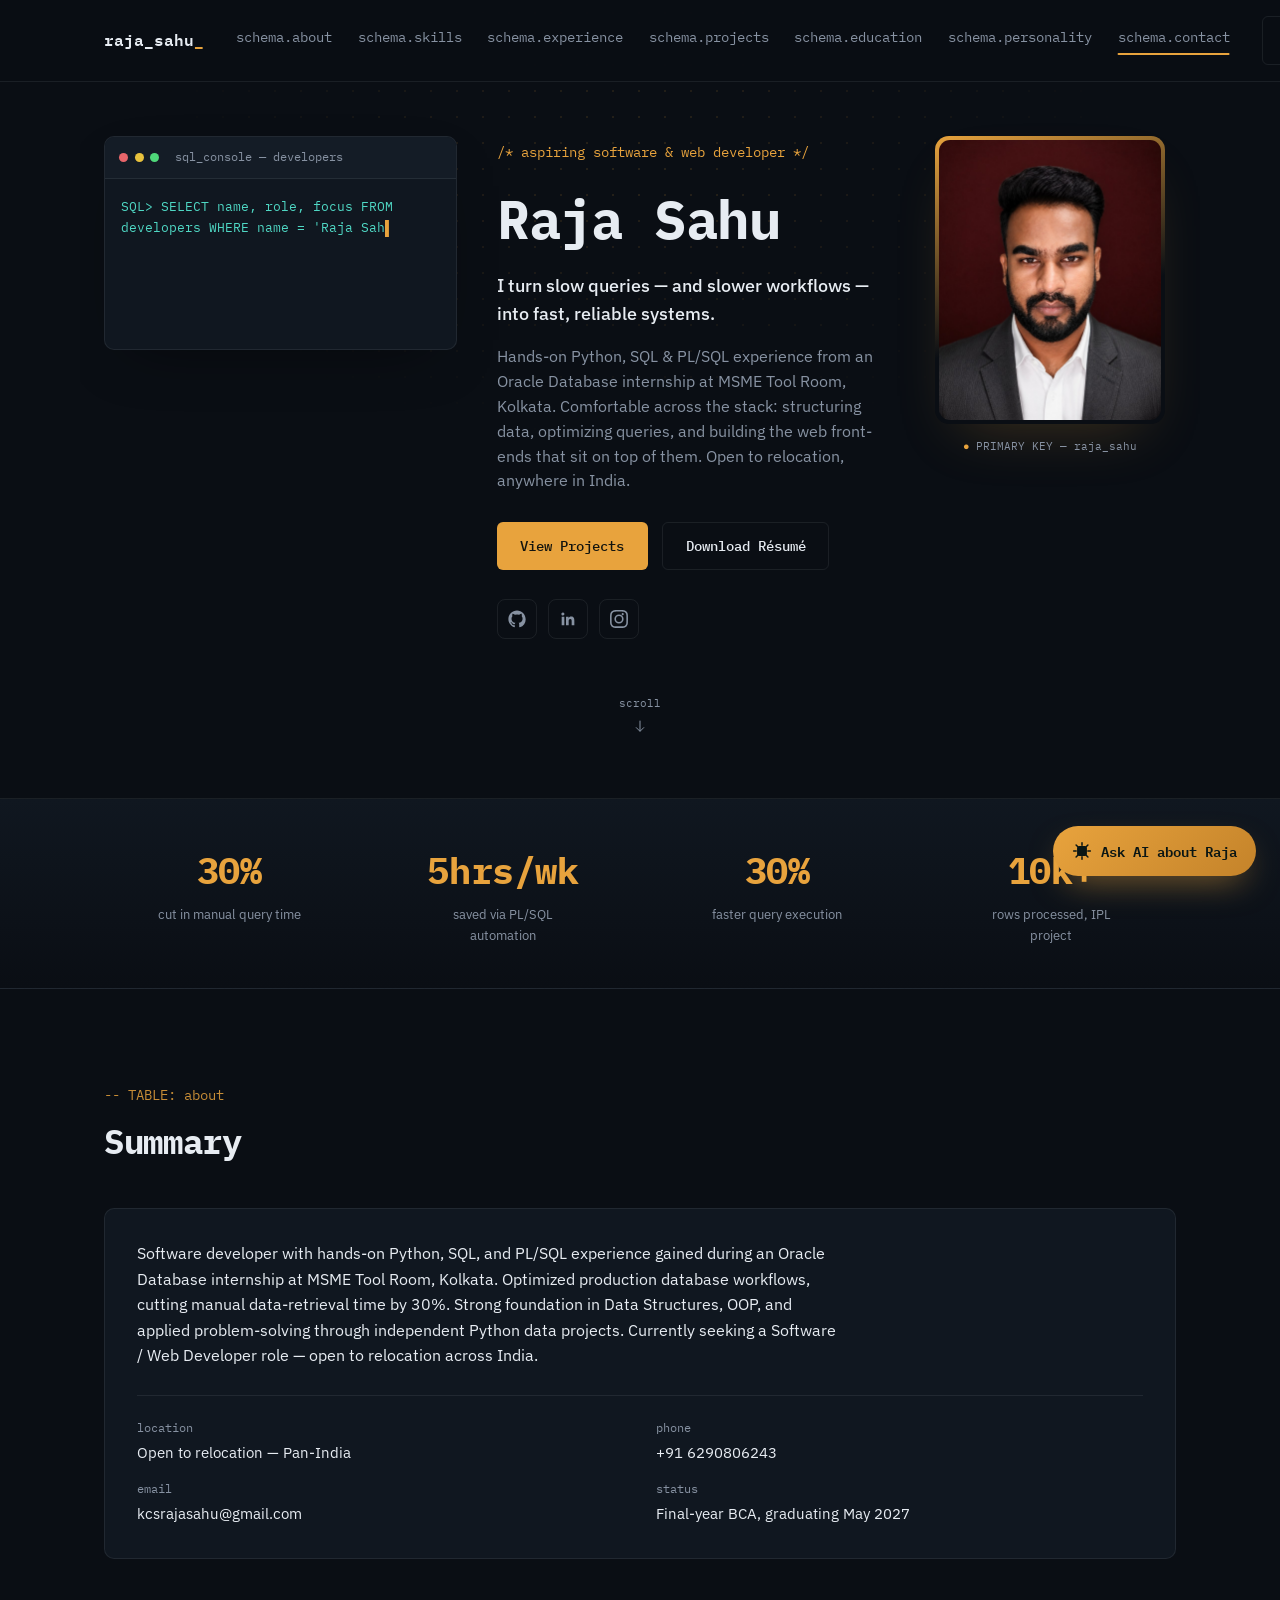
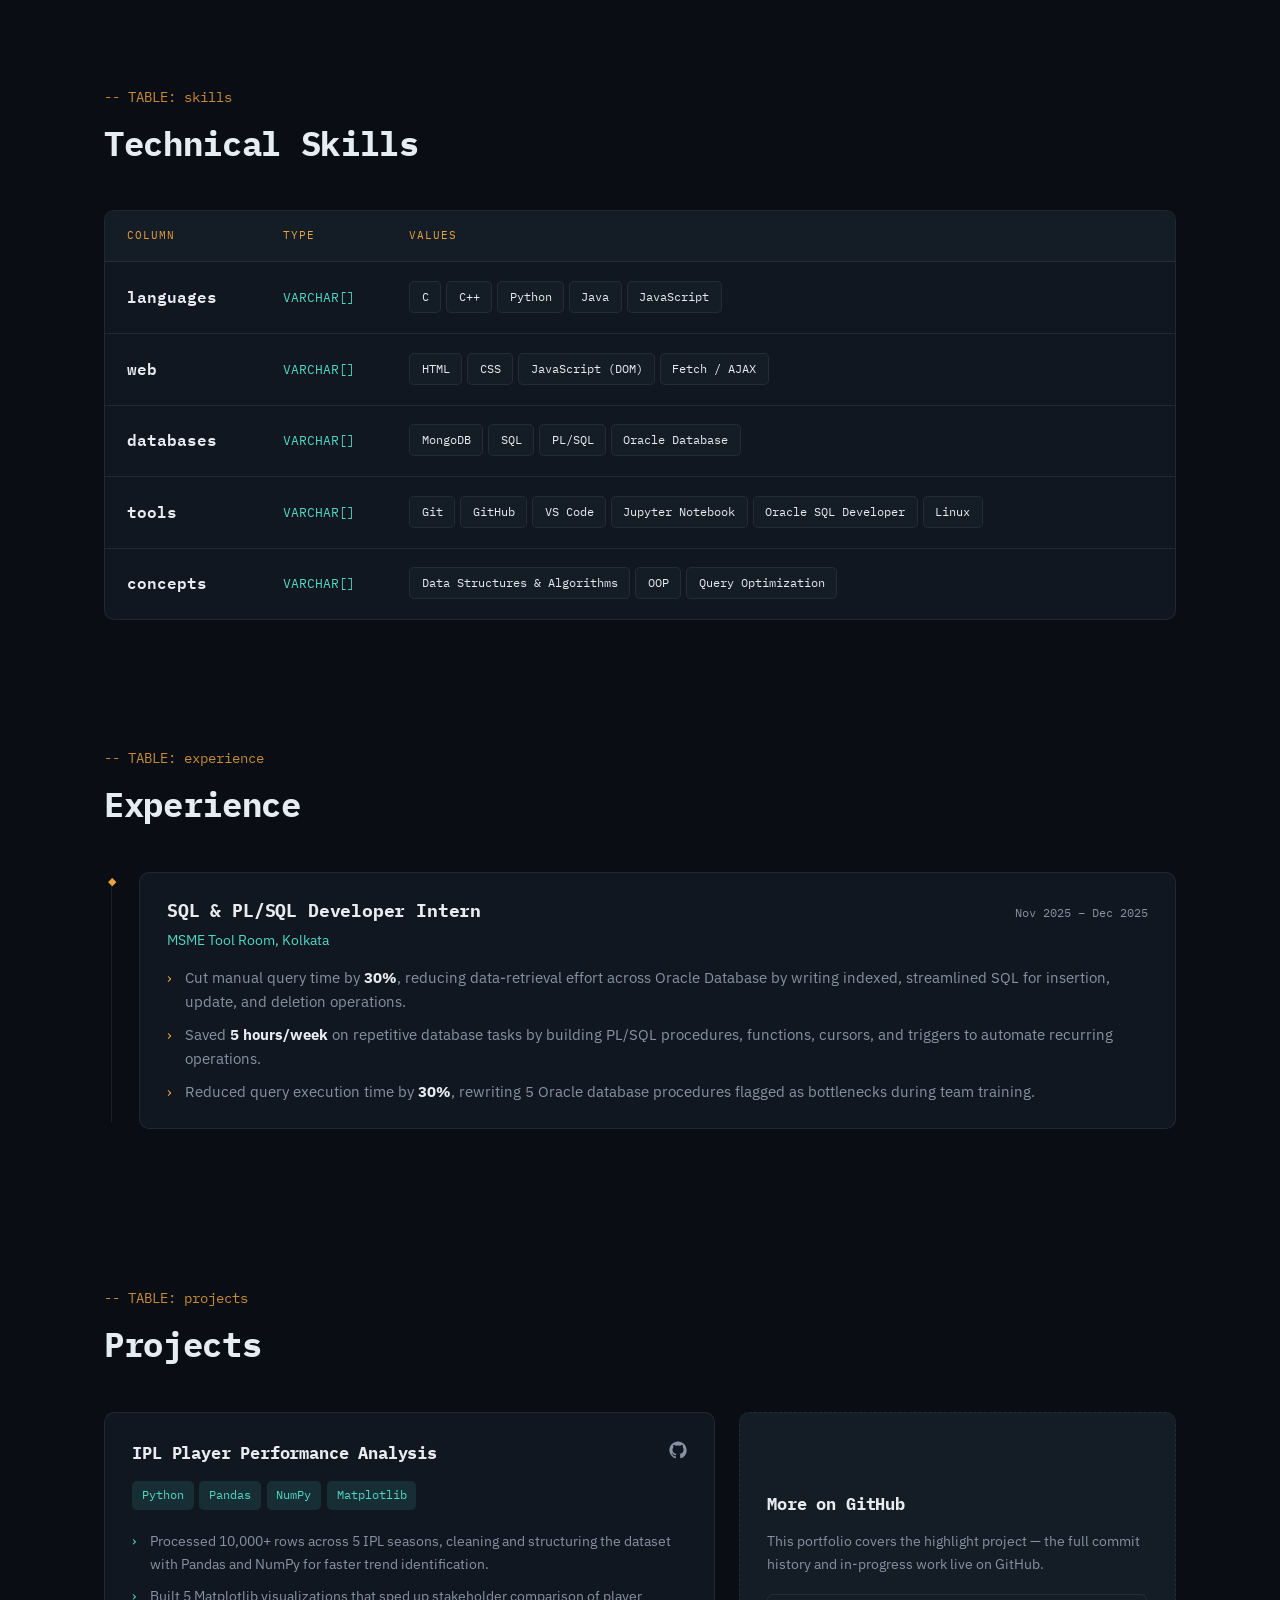
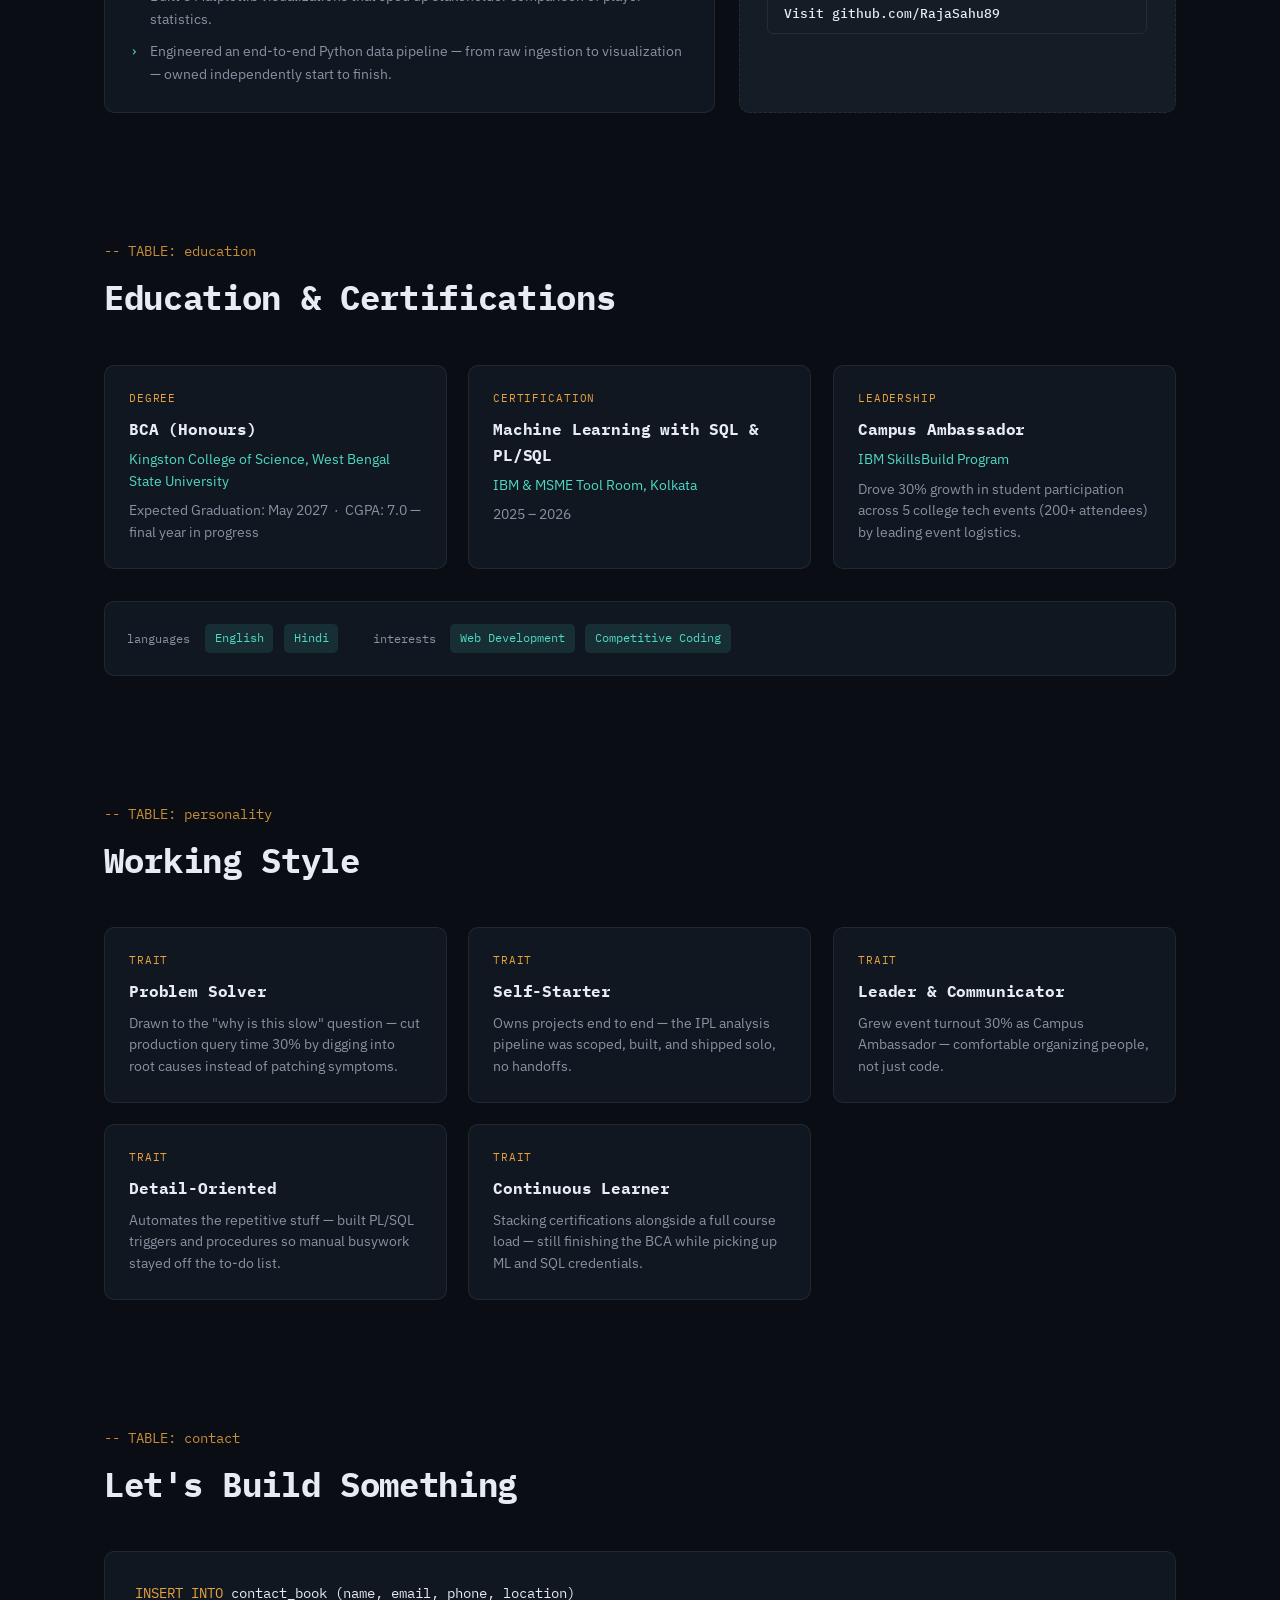
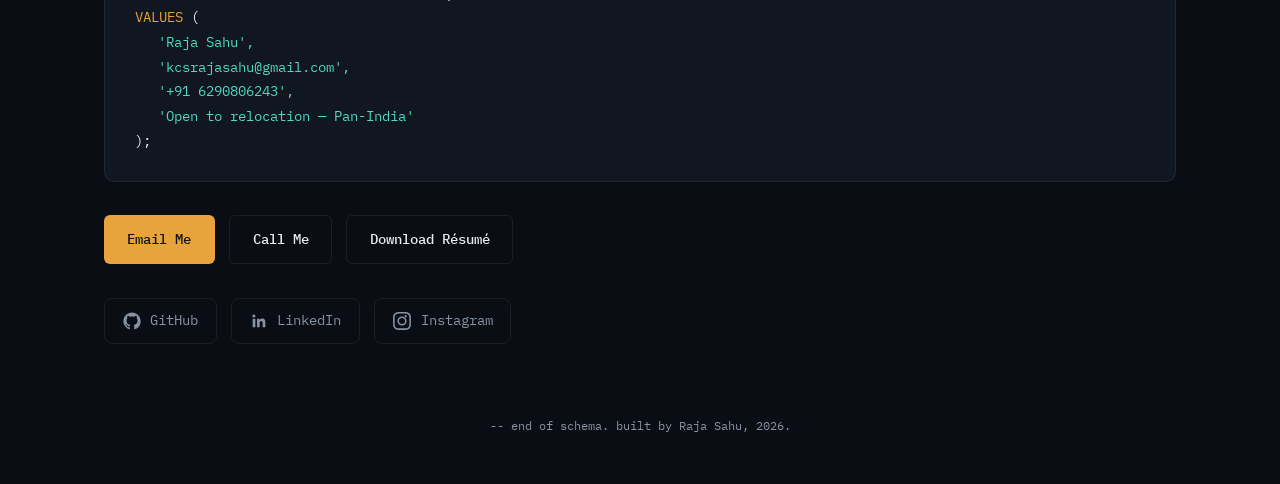
==== portfolio-single-file.html @ f2721cd1 "Add files via upload" ====
<!DOCTYPE html>
<html lang="en">
<head>
<meta charset="UTF-8">
<meta name="viewport" content="width=device-width, initial-scale=1.0">
<title>Raja Sahu — Software / Web Developer</title>
<meta name="description" content="Raja Sahu — Aspiring Software & Web Developer. Python, SQL, PL/SQL, Data Structures & Web Development.">
<meta name="theme-color" content="#0A0E14">
<meta property="og:type" content="website">
<meta property="og:title" content="Raja Sahu — Software / Web Developer">
<meta property="og:description" content="Python, SQL & PL/SQL developer — cut production query time 30% during an Oracle Database internship. Open to relocation across India.">
<meta property="og:image" content="[data-uri]">
<meta name="twitter:card" content="summary">
<link rel="preconnect" href="https://fonts.googleapis.com">
<link href="https://fonts.googleapis.com/css2?family=IBM+Plex+Mono:wght@400;500;600;700&family=IBM+Plex+Sans:wght@400;500;600;700&display=swap" rel="stylesheet">
<style>

:root{
  --bg: #0A0E14;
  --panel: #101720;
  --panel-alt: #141C26;
  --border: rgba(232,163,61,0.16);
  --border-soft: rgba(231,236,242,0.08);
  --text: #E7ECF2;
  --muted: #8792A2;
  --amber: #E8A33D;
  --amber-soft: rgba(232,163,61,0.12);
  --teal: #4FD8C4;
  --teal-soft: rgba(79,216,196,0.12);
  --ai-accent: #C4832A;
  --ai-accent-bright: #E8A33D;
  --ai-accent-soft: rgba(232,163,61,0.14);
  --ai-accent-border: rgba(232,163,61,0.35);
  --font-mono: 'IBM Plex Mono', ui-monospace, monospace;
  --font-sans: 'IBM Plex Sans', -apple-system, sans-serif;
  --radius: 10px;
  --maxw: 1120px;
}

*{box-sizing:border-box;}
html{scroll-behavior:smooth;}
body{
  margin:0;
  background:var(--bg);
  color:var(--text);
  font-family:var(--font-sans);
  line-height:1.6;
  -webkit-font-smoothing:antialiased;
  opacity:1;
  transition:opacity 0.6s ease;
}
body.preload{opacity:0;}


::-webkit-scrollbar{width:10px;}
::-webkit-scrollbar-track{background:var(--bg);}
::-webkit-scrollbar-thumb{background:var(--panel-alt);border-radius:6px;border:2px solid var(--bg);}
::-webkit-scrollbar-thumb:hover{background:var(--amber);}
*{scrollbar-color:var(--panel-alt) var(--bg);scrollbar-width:thin;}


.reveal{
  opacity:0;
  transform:translateY(26px);
  transition:opacity 0.7s cubic-bezier(.2,.7,.25,1), transform 0.7s cubic-bezier(.2,.7,.25,1);
  will-change:opacity, transform;
}
.reveal.in{opacity:1;transform:translateY(0);}
@media (prefers-reduced-motion: reduce){
  .reveal{opacity:1;transform:none;transition:none;}
  body.preload{opacity:1;}
}

.skip-link{
  position:absolute;
  left:-9999px;
  top:0;
  background:var(--amber);
  color:#12140F;
  padding:0.8rem 1.2rem;
  z-index:200;
  font-family:var(--font-mono);
  font-size:0.85rem;
  border-radius:0 0 6px 0;
}
.skip-link:focus{left:0;}

svg{fill:currentColor;}
img{max-width:100%;display:block;}
a{color:inherit;text-decoration:none;}
ul{margin:0;padding:0;list-style:none;}
h1,h2,h3{font-family:var(--font-mono);margin:0;letter-spacing:-0.01em;}
p{margin:0;}

:focus-visible{outline:2px solid var(--amber);outline-offset:3px;}

@media (prefers-reduced-motion: reduce){
  *{animation-duration:0.001ms !important;animation-iteration-count:1 !important;transition-duration:0.001ms !important;scroll-behavior:auto !important;}
}


.section{
  max-width:var(--maxw);
  margin:0 auto;
  padding:6rem 1.5rem 2rem;
}
.section-head{margin-bottom:2.5rem;}
.tbl-comment{
  font-family:var(--font-mono);
  color:var(--amber);
  font-size:0.85rem;
  margin:0 0 0.5rem;
  opacity:0.85;
}
.section-head h2{font-size:clamp(1.6rem,3vw,2.1rem);}

.dim{color:var(--muted);}

.btn{
  display:inline-flex;
  align-items:center;
  gap:0.5rem;
  padding:0.75rem 1.4rem;
  border-radius:6px;
  font-family:var(--font-mono);
  font-size:0.88rem;
  font-weight:500;
  border:1px solid transparent;
  cursor:pointer;
  transition:transform 0.15s ease, background 0.15s ease, border-color 0.15s ease;
  white-space:nowrap;
}
.btn:hover{transform:translateY(-2px);}
.btn:active{transform:translateY(0);}
.btn-primary{background:var(--amber);color:#12140F;box-shadow:0 0 0 rgba(232,163,61,0);}
.btn-primary:hover{background:#f0ae4d;box-shadow:0 10px 30px -10px rgba(232,163,61,0.55);}
.btn-ghost{border-color:var(--border-soft);color:var(--text);background:transparent;}
.btn-ghost:hover{border-color:var(--amber);color:var(--amber);box-shadow:0 10px 24px -14px rgba(232,163,61,0.35);}
.btn-sm{padding:0.55rem 1rem;font-size:0.8rem;}

.pill{
  display:inline-flex;
  align-items:center;
  padding:0.32rem 0.7rem;
  border-radius:5px;
  background:var(--panel-alt);
  border:1px solid var(--border-soft);
  font-family:var(--font-mono);
  font-size:0.78rem;
  color:var(--text);
  margin:0.2rem 0.35rem 0.2rem 0;
  transition:border-color 0.2s ease, color 0.2s ease, transform 0.2s ease;
}
.pill-sm{font-size:0.72rem;padding:0.25rem 0.55rem;background:var(--teal-soft);border-color:transparent;color:var(--teal);}

.fact-k{
  font-family:var(--font-mono);
  color:var(--muted);
  font-size:0.78rem;
  text-transform:lowercase;
  margin-right:0.6rem;
}


.nav{
  position:fixed;
  top:0;left:0;right:0;
  z-index:100;
  background:rgba(10,14,20,0.82);
  backdrop-filter:blur(10px);
  border-bottom:1px solid var(--border-soft);
}
.nav-inner{
  max-width:var(--maxw);
  margin:0 auto;
  padding:1rem 1.5rem;
  display:flex;
  align-items:center;
  gap:2rem;
}
.logo{
  font-family:var(--font-mono);
  font-weight:600;
  font-size:1rem;
  color:var(--text);
  margin-right:auto;
}
.cursor{color:var(--amber);animation:blink 1.1s steps(1) infinite;}
@keyframes blink{50%{opacity:0;}}

.nav-links{
  display:flex;
  gap:1.6rem;
  position:relative;
}
.nav-links a{
  font-family:var(--font-mono);
  font-size:0.85rem;
  color:var(--muted);
  transition:color 0.2s ease;
  padding-bottom:4px;
}
.nav-links a:hover{color:var(--amber);}
.nav-links a.is-active{color:var(--amber);}
.nav-indicator{
  position:absolute;
  bottom:-2px;
  height:2px;
  background:var(--amber);
  border-radius:2px;
  width:0;
  transform:translateX(0);
  transition:transform 0.4s cubic-bezier(.3,.85,.35,1), width 0.4s cubic-bezier(.3,.85,.35,1), opacity 0.3s ease;
  opacity:0;
}
.nav-indicator.active{opacity:1;}
.nav-cta{flex-shrink:0;}
.nav-toggle{display:none;}

@media (max-width:860px){
  .nav-links{
    position:fixed;
    top:60px;left:0;right:0;
    background:var(--bg);
    border-bottom:1px solid var(--border-soft);
    flex-direction:column;
    padding:1.2rem 1.5rem;
    gap:1rem;
    transform:translateY(-130%);
    transition:transform 0.25s ease;
  }
  .nav-links.open{transform:translateY(0);}
  .nav-cta{display:none;}
  .nav-toggle{
    display:flex;
    flex-direction:column;
    gap:5px;
    background:none;
    border:none;
    cursor:pointer;
    padding:6px;
  }
  .nav-toggle span{width:20px;height:2px;background:var(--text);}
}

.hero{
  max-width:var(--maxw);
  margin:0 auto;
  padding:8.5rem 1.5rem 4rem;
  position:relative;
  overflow:hidden;
}
.hero::before{
  content:'';
  position:absolute;
  inset:0;
  background-image:radial-gradient(rgba(232,163,61,0.14) 1px, transparent 1px);
  background-size:26px 26px;
  mask-image:radial-gradient(ellipse 60% 50% at 50% 20%, black, transparent 75%);
  -webkit-mask-image:radial-gradient(ellipse 60% 50% at 50% 20%, black, transparent 75%);
  pointer-events:none;
  z-index:0;
}
.hero > *{position:relative;z-index:1;}
.hero-grid{
  display:grid;
  grid-template-columns:1.05fr 1.15fr 0.75fr;
  gap:2.5rem;
  align-items:start;
}

.terminal{
  background:var(--panel);
  border:1px solid var(--border-soft);
  border-radius:var(--radius);
  overflow:hidden;
  box-shadow:0 20px 60px -30px rgba(0,0,0,0.6);
}
.terminal-bar{
  display:flex;
  align-items:center;
  gap:0.4rem;
  padding:0.7rem 0.9rem;
  background:var(--panel-alt);
  border-bottom:1px solid var(--border-soft);
}
.dot{width:9px;height:9px;border-radius:50%;}
.dot-r{background:#E8656A;}
.dot-y{background:#E8C23D;}
.dot-g{background:#4FD87A;}
.terminal-title{
  margin-left:0.6rem;
  font-family:var(--font-mono);
  font-size:0.72rem;
  color:var(--muted);
}
.terminal-body{
  padding:1.1rem 1rem 1.3rem;
  font-family:var(--font-mono);
  font-size:0.82rem;
  min-height:170px;
}
.prompt{color:var(--teal);white-space:pre-wrap;word-break:break-word;}
.tcursor{color:var(--amber);animation:blink 1s steps(1) infinite;}
.result{margin-top:1rem;animation:fadein 0.5s ease;}
@keyframes fadein{from{opacity:0;transform:translateY(4px);}to{opacity:1;transform:translateY(0);}}
.result-row{
  display:grid;
  grid-template-columns:1fr 1.3fr 1.4fr;
  gap:0.5rem;
  padding:0.4rem 0;
  color:var(--text);
  font-size:0.76rem;
}
.result-row.header{
  color:var(--amber);
  border-bottom:1px solid var(--border-soft);
  font-size:0.68rem;
  letter-spacing:0.05em;
}
.result-meta{
  margin-top:0.6rem;
  font-size:0.68rem;
  color:var(--muted);
}

.hero-copy{padding-top:0.4rem;}
.eyebrow{
  font-family:var(--font-mono);
  color:var(--amber);
  font-size:0.85rem;
  margin:0 0 0.7rem;
}
.hero-copy h1{
  font-size:clamp(2.4rem,5vw,3.4rem);
  margin-bottom:0.6rem;
}
.hero-tag{
  font-size:1.1rem;
  color:var(--text);
  margin-bottom:1rem;
  font-weight:500;
}
.hero-desc{
  color:var(--muted);
  font-size:0.97rem;
  max-width:46ch;
  margin-bottom:1.8rem;
}
.hero-actions{display:flex;gap:0.9rem;flex-wrap:wrap;margin-bottom:1.8rem;}

.social-row{display:flex;gap:0.7rem;}
.social-btn{
  width:40px;height:40px;
  display:flex;align-items:center;justify-content:center;
  border:1px solid var(--border-soft);
  border-radius:8px;
  color:var(--muted);
  transition:color 0.2s ease, border-color 0.2s ease, transform 0.2s ease, box-shadow 0.2s ease;
}
.social-btn svg{width:18px;height:18px;}
.social-btn:hover{color:var(--amber);border-color:var(--amber);transform:translateY(-3px);box-shadow:0 10px 22px -12px rgba(232,163,61,0.4);}

.hero-photo{display:flex;flex-direction:column;align-items:center;gap:0.9rem;}
.photo-ring{
  width:100%;
  max-width:230px;
  aspect-ratio:4/5;
  border-radius:14px;
  padding:4px;
  background:linear-gradient(160deg,var(--amber),transparent 60%);
  box-shadow:0 25px 60px -25px rgba(232,163,61,0.25);
  animation:float 6s ease-in-out infinite;
}
@keyframes float{0%,100%{transform:translateY(0);}50%{transform:translateY(-8px);}}
@media (prefers-reduced-motion: reduce){.photo-ring{animation:none;}}
.photo-ring img{
  width:100%;height:100%;
  object-fit:cover;
  border-radius:11px;
  background:var(--panel);
}
.photo-tag{
  font-family:var(--font-mono);
  font-size:0.68rem;
  color:var(--muted);
  display:flex;align-items:center;gap:0.4rem;
  text-align:center;
}
.tag-key{color:var(--amber);}

.scroll-hint{
  display:flex;flex-direction:column;align-items:center;gap:0.3rem;
  width:fit-content;margin:3.5rem auto 0;
  font-family:var(--font-mono);font-size:0.7rem;color:var(--muted);
  animation:bob 2.4s ease-in-out infinite;
}
.scroll-hint svg{width:16px;height:16px;}
@keyframes bob{0%,100%{transform:translateY(0);}50%{transform:translateY(6px);}}

@media (max-width:980px){
  .hero-grid{grid-template-columns:1fr;}
  .hero-photo{flex-direction:row;justify-content:flex-start;}
  .photo-ring{max-width:140px;}
}

.stats-strip{
  border-top:1px solid var(--border-soft);
  border-bottom:1px solid var(--border-soft);
  background:linear-gradient(180deg, var(--panel), var(--bg));
}
.stats-inner{
  max-width:var(--maxw);
  margin:0 auto;
  padding:2.6rem 1.5rem;
  display:grid;
  grid-template-columns:repeat(4,1fr);
  gap:1.5rem;
}
.stat{display:flex;flex-direction:column;gap:0.35rem;text-align:center;}
.stat-num{
  font-family:var(--font-mono);
  font-size:clamp(1.7rem,3.4vw,2.3rem);
  font-weight:700;
  color:var(--amber);
  letter-spacing:-0.01em;
}
.stat-label{
  font-size:0.8rem;
  color:var(--muted);
  max-width:20ch;
  margin:0 auto;
}
@media (max-width:760px){
  .stats-inner{grid-template-columns:repeat(2,1fr);}
}

.about-card{
  background:var(--panel);
  border:1px solid var(--border-soft);
  border-radius:var(--radius);
  padding:2rem;
  transition:border-color 0.25s ease, transform 0.25s ease, box-shadow 0.25s ease;
}
.about-card:hover{border-color:var(--border);transform:translateY(-3px);box-shadow:0 20px 40px -28px rgba(0,0,0,0.6);}
.about-card p{color:var(--text);max-width:70ch;margin-bottom:1.6rem;}
.about-facts{
  display:grid;
  grid-template-columns:repeat(2,1fr);
  gap:0.9rem 2rem;
  border-top:1px solid var(--border-soft);
  padding-top:1.4rem;
}
.fact{display:flex;flex-direction:column;gap:0.2rem;}
.fact .fact-v{font-size:0.92rem;}
@media (max-width:600px){.about-facts{grid-template-columns:1fr;}}

.schema-table{
  background:var(--panel);
  border:1px solid var(--border-soft);
  border-radius:var(--radius);
  overflow:hidden;
}
.schema-row{
  display:grid;
  grid-template-columns:140px 110px 1fr;
  gap:1rem;
  padding:1rem 1.4rem;
  border-bottom:1px solid var(--border-soft);
  align-items:center;
  transition:background 0.2s ease;
}
.schema-row:last-child{border-bottom:none;}
.schema-row:not(.schema-head):hover{background:var(--panel-alt);}
.schema-row:not(.schema-head):hover .pill{border-color:var(--amber);color:var(--amber);transform:translateY(-1px);}
.schema-head{
  background:var(--panel-alt);
  font-family:var(--font-mono);
  font-size:0.7rem;
  color:var(--amber);
  text-transform:uppercase;
  letter-spacing:0.08em;
}
.col-name{font-family:var(--font-mono);font-weight:600;color:var(--text);}
.col-type{font-family:var(--font-mono);color:var(--teal);font-size:0.82rem;}
@media (max-width:700px){
  .schema-row{grid-template-columns:1fr;gap:0.4rem;}
  .schema-head{display:none;}
  .col-type{color:var(--muted);}
}

.log{position:relative;padding-left:2.2rem;}
.log::before{
  content:'';
  position:absolute;
  left:7px;top:6px;bottom:6px;
  width:1px;
  background:var(--border-soft);
}
.log-entry{position:relative;margin-bottom:2rem;}
.log-key{
  position:absolute;
  left:-2.2rem;top:0.15rem;
  width:16px;height:16px;
  display:flex;align-items:center;justify-content:center;
  color:var(--amber);
  font-size:0.7rem;
  transition:transform 0.25s ease, color 0.25s ease;
}
.log-content{
  background:var(--panel);
  border:1px solid var(--border-soft);
  border-radius:var(--radius);
  padding:1.5rem 1.7rem;
  transition:border-color 0.25s ease, transform 0.25s ease, box-shadow 0.25s ease;
}
.log-content:hover{border-color:var(--border);transform:translateY(-3px);box-shadow:0 20px 40px -28px rgba(0,0,0,0.6);}
.log-entry:hover .log-key{transform:scale(1.3);color:var(--teal);}
.log-top{display:flex;flex-wrap:wrap;justify-content:space-between;gap:0.5rem;align-items:baseline;margin-bottom:0.2rem;}
.log-top h3{font-size:1.1rem;}
.log-date{font-family:var(--font-mono);font-size:0.78rem;color:var(--muted);}
.log-org{color:var(--teal);font-size:0.9rem;margin-bottom:0.9rem;}
.log-content ul{display:flex;flex-direction:column;gap:0.6rem;}
.log-content li{color:var(--muted);font-size:0.93rem;position:relative;padding-left:1.1rem;}
.log-content li::before{content:'›';position:absolute;left:0;color:var(--amber);}
.log-content strong{color:var(--text);}

.project-grid{
  display:grid;
  grid-template-columns:1.4fr 1fr;
  gap:1.5rem;
}
.project-card{
  background:var(--panel);
  border:1px solid var(--border-soft);
  border-radius:var(--radius);
  padding:1.7rem;
  transition:border-color 0.25s ease, transform 0.25s ease, box-shadow 0.25s ease;
}
.project-card:hover{border-color:var(--border);transform:translateY(-4px);box-shadow:0 24px 46px -28px rgba(0,0,0,0.65);}
.project-top{display:flex;justify-content:space-between;align-items:center;gap:1rem;margin-bottom:0.7rem;}
.project-top h3{font-size:1.05rem;}
.project-link{color:var(--muted);transition:color 0.15s ease;}
.project-link:hover{color:var(--amber);}
.project-stack{margin-bottom:1rem;}
.project-card ul{display:flex;flex-direction:column;gap:0.55rem;}
.project-card li{color:var(--muted);font-size:0.9rem;position:relative;padding-left:1.1rem;}
.project-card li::before{content:'›';position:absolute;left:0;color:var(--teal);}
.project-card-ghost{
  display:flex;flex-direction:column;justify-content:center;
  background:var(--panel-alt);
  border-style:dashed;
}
.ghost-copy{color:var(--muted);font-size:0.9rem;margin-bottom:1.2rem;}
@media (max-width:800px){.project-grid{grid-template-columns:1fr;}}

.edu-grid{
  display:grid;
  grid-template-columns:repeat(3,1fr);
  gap:1.3rem;
  margin-bottom:2rem;
}
.edu-card{
  background:var(--panel);
  border:1px solid var(--border-soft);
  border-radius:var(--radius);
  padding:1.5rem;
  transition:border-color 0.25s ease, transform 0.25s ease, box-shadow 0.25s ease;
}
.edu-card:hover{border-color:var(--border);transform:translateY(-3px);box-shadow:0 20px 40px -28px rgba(0,0,0,0.6);}
.edu-eyebrow{
  font-family:var(--font-mono);
  font-size:0.68rem;
  color:var(--amber);
  text-transform:uppercase;
  letter-spacing:0.08em;
  margin-bottom:0.6rem;
}
.edu-card h3{font-size:1rem;margin-bottom:0.4rem;}
.edu-org{color:var(--teal);font-size:0.85rem;margin-bottom:0.5rem;}
.edu-meta{color:var(--muted);font-size:0.85rem;}
@media (max-width:800px){.edu-grid{grid-template-columns:1fr;}}

.lang-row{
  display:flex;flex-wrap:wrap;align-items:center;gap:0.3rem;
  background:var(--panel);
  border:1px solid var(--border-soft);
  border-radius:var(--radius);
  padding:1.2rem 1.4rem;
}

.insert-block{
  background:var(--panel);
  border:1px solid var(--border-soft);
  border-radius:var(--radius);
  padding:1.7rem 1.9rem;
  font-family:var(--font-mono);
  font-size:0.87rem;
  color:var(--text);
  margin-bottom:2rem;
  overflow-x:auto;
}
.insert-line{white-space:pre;margin:0.15rem 0;}
.insert-indent{padding-left:1.4rem;color:var(--teal);}
.kw{color:var(--amber);}

.contact-actions{display:flex;flex-wrap:wrap;gap:0.9rem;margin-bottom:2.2rem;}

.social-row-lg .social-btn{
  width:auto;height:auto;
  padding:0.7rem 1.1rem;
  gap:0.6rem;
  font-family:var(--font-mono);
  font-size:0.85rem;
}
.social-row-lg{gap:0.9rem;flex-wrap:wrap;}

.footer{
  text-align:center;
  padding:2.5rem 1.5rem 3rem;
  font-family:var(--font-mono);
  font-size:0.78rem;
  color:var(--muted);
}

.trait-grid{
  display:grid;
  grid-template-columns:repeat(3,1fr);
  gap:1.3rem;
}
.trait-card{
  background:var(--panel);
  border:1px solid var(--border-soft);
  border-radius:var(--radius);
  padding:1.5rem;
  transition:border-color 0.25s ease, transform 0.25s ease, box-shadow 0.25s ease;
}
.trait-card:hover{border-color:var(--border);transform:translateY(-3px);box-shadow:0 20px 40px -28px rgba(0,0,0,0.6);}
.trait-card h3{font-size:1rem;margin-bottom:0.5rem;}
@media (max-width:800px){.trait-grid{grid-template-columns:1fr;}}

.ai-fab{
  position:fixed;
  right:1.5rem;
  bottom:1.5rem;
  z-index:150;
  display:flex;
  align-items:center;
  gap:0.55rem;
  padding:0.85rem 1.2rem;
  background:linear-gradient(135deg, var(--ai-accent-bright), var(--ai-accent));
  color:#0A1614;
  border:none;
  border-radius:999px;
  font-family:var(--font-mono);
  font-size:0.85rem;
  font-weight:600;
  cursor:pointer;
  box-shadow:0 14px 34px -12px rgba(232,163,61,0.6);
  transition:transform 0.2s ease, box-shadow 0.2s ease;
}
.ai-fab:hover{transform:translateY(-2px);box-shadow:0 18px 40px -12px rgba(232,163,61,0.75);}
.ai-fab svg{flex-shrink:0;}

.ai-panel{
  position:fixed;
  right:1.5rem;
  bottom:5.5rem;
  z-index:150;
  width:min(370px, calc(100vw - 2.5rem));
  height:min(520px, calc(100vh - 8rem));
  background:var(--panel);
  border:1px solid var(--ai-accent-border);
  border-radius:var(--radius);
  box-shadow:0 30px 70px -20px rgba(0,0,0,0.7), 0 0 0 1px rgba(232,163,61,0.06), 0 0 46px -18px rgba(232,163,61,0.45);
  display:flex;
  flex-direction:column;
  overflow:hidden;
  animation:panelIn 0.22s cubic-bezier(.2,.8,.3,1);
}
.ai-panel[hidden]{display:none;}
@keyframes panelIn{from{opacity:0;transform:translateY(12px) scale(0.98);}to{opacity:1;transform:translateY(0) scale(1);}}
@media (prefers-reduced-motion: reduce){.ai-panel{animation:none;}}

.ai-panel-bar{position:relative;background:linear-gradient(180deg, rgba(232,163,61,0.1), transparent);}
.ai-avatar{
  display:flex;
  align-items:center;
  justify-content:center;
  width:22px;height:22px;
  border-radius:6px;
  background:var(--ai-accent-soft);
  border:1px solid var(--ai-accent-border);
  color:var(--ai-accent-bright);
  flex-shrink:0;
  margin-right:0.15rem;
  box-shadow:0 0 0 0 rgba(232,163,61,0.5);
  animation:avatarPulse 2.6s ease-in-out infinite;
}
.ai-avatar svg{width:13px;height:13px;}
@keyframes avatarPulse{
  0%,100%{box-shadow:0 0 0 0 rgba(232,163,61,0.35);}
  50%{box-shadow:0 0 0 5px rgba(232,163,61,0);}
}
@media (prefers-reduced-motion: reduce){.ai-avatar{animation:none;}}
.ai-status{
  display:flex;
  align-items:center;
  gap:0.35rem;
  margin-left:0.6rem;
  font-family:var(--font-mono);
  font-size:0.68rem;
  color:var(--muted);
  text-transform:uppercase;
  letter-spacing:0.04em;
}
.ai-status-dot{
  width:6px;height:6px;
  border-radius:50%;
  background:var(--ai-accent-bright);
  box-shadow:0 0 0 0 rgba(232,163,61,0.6);
  animation:statusPulse 1.8s ease-in-out infinite;
}
@keyframes statusPulse{
  0%,100%{box-shadow:0 0 0 0 rgba(232,163,61,0.55);}
  50%{box-shadow:0 0 0 4px rgba(232,163,61,0);}
}
@media (prefers-reduced-motion: reduce){.ai-status-dot{animation:none;}}
@media (max-width:420px){.ai-status{display:none;}}
.ai-close{
  margin-left:auto;
  background:none;
  border:none;
  color:var(--muted);
  cursor:pointer;
  font-size:0.9rem;
  padding:0.2rem 0.4rem;
  line-height:1;
}
.ai-close:hover{color:var(--ai-accent-bright);}

.ai-messages{
  flex:1;
  overflow-y:auto;
  padding:1rem;
  display:flex;
  flex-direction:column;
  gap:0.7rem;
}
.ai-row{display:flex;align-items:flex-end;gap:0.5rem;max-width:100%;}
.ai-row-bot{align-self:flex-start;}
.ai-row-user{align-self:flex-end;flex-direction:row-reverse;}
.ai-msg-avatar{
  display:flex;
  align-items:center;
  justify-content:center;
  width:22px;height:22px;
  border-radius:6px;
  background:var(--ai-accent-soft);
  border:1px solid var(--ai-accent-border);
  color:var(--ai-accent-bright);
  flex-shrink:0;
}
.ai-msg-avatar svg{width:13px;height:13px;}
.ai-msg{
  max-width:100%;
  padding:0.6rem 0.85rem;
  border-radius:10px;
  font-size:0.85rem;
  line-height:1.5;
  white-space:pre-line;
}
.ai-msg-bot{
  background:var(--panel-alt);
  border:1px solid var(--border-soft);
  color:var(--text);
  border-bottom-left-radius:3px;
}
.ai-msg-user{
  background:var(--ai-accent-soft);
  border:1px solid var(--ai-accent-border);
  color:var(--text);
  border-bottom-right-radius:3px;
}
.ai-typing{display:flex;gap:4px;align-items:center;padding:0.7rem 0.9rem;}
.ai-typing span{
  width:6px;height:6px;border-radius:50%;
  background:var(--muted);
  animation:typingDot 1.1s ease-in-out infinite;
}
.ai-typing span:nth-child(2){animation-delay:0.15s;}
.ai-typing span:nth-child(3){animation-delay:0.3s;}
@keyframes typingDot{0%,60%,100%{opacity:0.3;transform:translateY(0);}30%{opacity:1;transform:translateY(-3px);}}

.ai-chips{
  display:flex;
  flex-wrap:wrap;
  gap:0.4rem;
  padding:0 1rem 0.8rem;
}
.chip-btn{
  font-family:var(--font-mono);
  font-size:0.72rem;
  color:var(--ai-accent-bright);
  background:var(--ai-accent-soft);
  border:1px solid transparent;
  border-radius:999px;
  padding:0.32rem 0.7rem;
  cursor:pointer;
  transition:transform 0.15s ease, background 0.15s ease;
}
.chip-btn:hover{transform:translateY(-1px);background:rgba(232,163,61,0.24);}

.ai-input-row{
  display:flex;
  align-items:center;
  gap:0.5rem;
  padding:0.8rem 1rem;
  border-top:1px solid var(--border-soft);
  background:var(--panel-alt);
}
.ai-prompt{font-family:var(--font-mono);color:var(--ai-accent-bright);font-size:0.85rem;}
.ai-input{
  flex:1;
  background:transparent;
  border:none;
  outline:none;
  color:var(--text);
  font-family:var(--font-mono);
  font-size:0.85rem;
}
.ai-input::placeholder{color:var(--muted);}
.ai-send{
  background:linear-gradient(135deg, var(--ai-accent-bright), var(--ai-accent));
  color:#0A1614;
  border:none;
  border-radius:6px;
  width:32px;height:32px;
  font-size:1rem;
  cursor:pointer;
  transition:transform 0.15s ease;
}
.ai-send:hover{transform:translateX(2px);}

@media (max-width:520px){
  .ai-fab span{display:none;}
  .ai-fab{padding:0.85rem;border-radius:50%;}
  .ai-panel{right:0.8rem;bottom:5.2rem;}
}

</style>
<link rel="icon" href="data:image/svg+xml,%3Csvg xmlns='http://www.w3.org/2000/svg' viewBox='0 0 100 100'%3E%3Crect width='100' height='100' rx='20' fill='%230A0E14'/%3E%3Ctext x='50' y='68' font-family='monospace' font-size='52' font-weight='700' fill='%23E8A33D' text-anchor='middle'%3ERS%3C/text%3E%3C/svg%3E">
</head>
<body class="preload">

<a class="skip-link" href="#main">Skip to content</a>

<svg style="display:none" aria-hidden="true">
  <symbol id="icon-github" viewBox="0 0 24 24"><path fill="currentColor" d="M12 .5C5.73.5.5 5.73.5 12c0 5.08 3.29 9.38 7.86 10.9.58.1.79-.25.79-.56 0-.28-.01-1.02-.02-2-3.2.7-3.88-1.54-3.88-1.54-.53-1.34-1.29-1.7-1.29-1.7-1.05-.72.08-.7.08-.7 1.17.08 1.78 1.2 1.78 1.2 1.03 1.77 2.71 1.26 3.37.96.1-.75.4-1.26.73-1.55-2.55-.29-5.23-1.28-5.23-5.68 0-1.26.45-2.28 1.19-3.09-.12-.29-.52-1.46.11-3.05 0 0 .97-.31 3.18 1.18a11.1 11.1 0 0 1 5.79 0c2.2-1.49 3.17-1.18 3.17-1.18.64 1.59.24 2.76.12 3.05.74.81 1.18 1.83 1.18 3.09 0 4.41-2.69 5.38-5.25 5.67.41.36.78 1.08.78 2.17 0 1.57-.01 2.83-.01 3.22 0 .31.21.67.8.56A10.52 10.52 0 0 0 23.5 12C23.5 5.73 18.27.5 12 .5Z"/></symbol>
  <symbol id="icon-linkedin" viewBox="0 0 24 24"><path fill="currentColor" d="M20.45 20.45h-3.56v-5.57c0-1.33-.02-3.04-1.85-3.04-1.86 0-2.14 1.45-2.14 2.94v5.67H9.34V9h3.42v1.56h.05c.48-.9 1.64-1.85 3.38-1.85 3.6 0 4.27 2.37 4.27 5.46v6.28ZM5.34 7.43a2.07 2.07 0 1 1 0-4.13 2.07 2.07 0 0 1 0 4.13ZM7.12 20.45H3.56V9h3.56v11.45Z"/></symbol>
  <symbol id="icon-instagram" viewBox="0 0 24 24"><path fill="currentColor" d="M12 2.16c3.2 0 3.58.01 4.85.07 1.17.05 1.8.25 2.23.41.55.22.95.47 1.37.9.42.42.67.82.9 1.37.16.42.36 1.06.41 2.23.06 1.27.07 1.65.07 4.85s-.01 3.58-.07 4.85c-.05 1.17-.25 1.8-.41 2.23-.22.55-.47.95-.9 1.37-.42.42-.82.67-1.37.9-.42.16-1.06.36-2.23.41-1.27.06-1.65.07-4.85.07s-3.58-.01-4.85-.07c-1.17-.05-1.8-.25-2.23-.41a3.65 3.65 0 0 1-1.37-.9 3.65 3.65 0 0 1-.9-1.37c-.16-.42-.36-1.06-.41-2.23-.06-1.27-.07-1.65-.07-4.85s.01-3.58.07-4.85c.05-1.17.25-1.8.41-2.23.22-.55.47-.95.9-1.37.42-.42.82-.67 1.37-.9.42-.16 1.06-.36 2.23-.41 1.27-.06 1.65-.07 4.85-.07M12 0C8.74 0 8.33.01 7.05.07c-1.28.06-2.15.26-2.91.56a5.8 5.8 0 0 0-2.1 1.37A5.8 5.8 0 0 0 .67 4.1c-.3.76-.5 1.63-.56 2.91C.05 8.29.04 8.7.04 11.96s.01 3.67.07 4.95c.06 1.28.26 2.15.56 2.91.32.79.75 1.46 1.37 2.1a5.8 5.8 0 0 0 2.1 1.37c.76.3 1.63.5 2.91.56 1.28.06 1.69.07 4.95.07s3.67-.01 4.95-.07c1.28-.06 2.15-.26 2.91-.56a5.8 5.8 0 0 0 2.1-1.37 5.8 5.8 0 0 0 1.37-2.1c.3-.76.5-1.63.56-2.91.06-1.28.07-1.69.07-4.95s-.01-3.67-.07-4.95c-.06-1.28-.26-2.15-.56-2.91a5.8 5.8 0 0 0-1.37-2.1A5.8 5.8 0 0 0 19.9.63c-.76-.3-1.63-.5-2.91-.56C15.67.01 15.26 0 12 0Zm0 5.84a6.12 6.12 0 1 0 0 12.24 6.12 6.12 0 0 0 0-12.24Zm0 10.1a3.98 3.98 0 1 1 0-7.96 3.98 3.98 0 0 1 0 7.96Zm6.36-10.35a1.43 1.43 0 1 1-2.86 0 1.43 1.43 0 0 1 2.86 0Z"/></symbol>
  <symbol id="icon-arrow-down" viewBox="0 0 24 24"><path fill="none" stroke="currentColor" stroke-width="1.5" d="M12 4v16m0 0l-6-6m6 6l6-6"/></symbol>
</svg>

<header class="nav" id="nav">
  <div class="nav-inner">
    <a href="#top" class="logo">raja_sahu<span class="cursor">_</span></a>
    <nav class="nav-links" id="navLinks">
      <a href="#about"><span class="dim">schema.</span>about</a>
      <a href="#skills"><span class="dim">schema.</span>skills</a>
      <a href="#experience"><span class="dim">schema.</span>experience</a>
      <a href="#projects"><span class="dim">schema.</span>projects</a>
      <a href="#education"><span class="dim">schema.</span>education</a>
      <a href="#personality"><span class="dim">schema.</span>personality</a>
      <a href="#contact"><span class="dim">schema.</span>contact</a>
      <span class="nav-indicator" id="navIndicator" aria-hidden="true"></span>
    </nav>
    <a class="btn btn-ghost nav-cta" href="[data-uri]" download="Raja_Sahu_Resume.docx">Download Résumé</a>
    <button class="nav-toggle" id="navToggle" aria-label="Toggle menu" aria-expanded="false" aria-controls="navLinks">
      <span></span><span></span><span></span>
    </button>
  </div>
</header>

<main id="main">

<section class="hero" id="top">
  <div class="hero-grid">

    <div class="terminal" aria-hidden="true">
      <div class="terminal-bar">
        <span class="dot dot-r"></span><span class="dot dot-y"></span><span class="dot dot-g"></span>
        <span class="terminal-title">sql_console — developers</span>
      </div>
      <div class="terminal-body" id="terminalBody">
        <div class="line prompt">SQL&gt; <span id="typedQuery"></span><span class="tcursor">▌</span></div>
        <div class="result" id="queryResult" hidden>
          <div class="result-row header">
            <span>NAME</span><span>ROLE</span><span>FOCUS</span>
          </div>
          <div class="result-row">
            <span>Raja Sahu</span><span>Software / Web Dev</span><span>Python · SQL · PL/SQL</span>
          </div>
          <div class="result-meta">1 row selected — 0.03s</div>
        </div>
      </div>
    </div>

    <div class="hero-copy">
      <p class="eyebrow">/* aspiring software &amp; web developer */</p>
      <h1>Raja Sahu</h1>
      <p class="hero-tag">I turn slow queries — and slower workflows — into fast, reliable systems.</p>
      <p class="hero-desc">Hands-on Python, SQL &amp; PL/SQL experience from an Oracle Database internship at MSME Tool Room, Kolkata. Comfortable across the stack: structuring data, optimizing queries, and building the web front-ends that sit on top of them. Open to relocation, anywhere in India.</p>

      <div class="hero-actions">
        <a href="#projects" class="btn btn-primary">View Projects</a>
        <a href="assets/Raja_Sahu_Resume.docx" class="btn btn-ghost" download>Download Résumé</a>
      </div>

      <div class="social-row" aria-label="Social profiles">
        <a href="https://github.com/RajaSahu89" target="_blank" rel="noopener noreferrer" class="social-btn" aria-label="GitHub">
          <svg viewBox="0 0 24 24"><use href="#icon-github"></use></svg>
        </a>
        <a href="https://www.linkedin.com/in/raja-sahu-05137a410" target="_blank" rel="noopener noreferrer" class="social-btn" aria-label="LinkedIn">
          <svg viewBox="0 0 24 24"><use href="#icon-linkedin"></use></svg>
        </a>
        <a href="https://www.instagram.com/ins.tagram_u.sers_?igsh=MXFibTNwa2RxaWltdg==" target="_blank" rel="noopener noreferrer" class="social-btn" aria-label="Instagram">
          <svg viewBox="0 0 24 24"><use href="#icon-instagram"></use></svg>
        </a>
      </div>
    </div>

    <div class="hero-photo">
      <div class="photo-ring">
        <img src="[data-uri]" alt="Portrait of Raja Sahu" width="480" height="600" fetchpriority="high">
      </div>
      <div class="photo-tag">
        <span class="tag-key">●</span> PRIMARY KEY — raja_sahu
      </div>
    </div>

  </div>
  <a class="scroll-hint" href="#about" aria-label="Scroll to about section">
    <span>scroll</span>
    <svg viewBox="0 0 24 24"><use href="#icon-arrow-down"></use></svg>
  </a>
</section>

<section class="stats-strip" aria-label="Key achievements">
  <div class="stats-inner">
    <div class="stat">
      <span class="stat-num" data-count="30" data-suffix="%">0%</span>
      <span class="stat-label">cut in manual query time</span>
    </div>
    <div class="stat">
      <span class="stat-num" data-count="5" data-suffix="hrs/wk">0hrs/wk</span>
      <span class="stat-label">saved via PL/SQL automation</span>
    </div>
    <div class="stat">
      <span class="stat-num" data-count="30" data-suffix="%">0%</span>
      <span class="stat-label">faster query execution</span>
    </div>
    <div class="stat">
      <span class="stat-num" data-count="10" data-suffix="k+">0k+</span>
      <span class="stat-label">rows processed, IPL project</span>
    </div>
  </div>
</section>

<section class="section" id="about">
  <div class="section-head">
    <p class="tbl-comment">-- TABLE: about</p>
    <h2>Summary</h2>
  </div>
  <div class="about-card">
    <p>Software developer with hands-on Python, SQL, and PL/SQL experience gained during an Oracle Database internship at MSME Tool Room, Kolkata. Optimized production database workflows, cutting manual data-retrieval time by 30%. Strong foundation in Data Structures, OOP, and applied problem-solving through independent Python data projects. Currently seeking a Software / Web Developer role — open to relocation across India.</p>
    <div class="about-facts">
      <div class="fact"><span class="fact-k">location</span><span class="fact-v">Open to relocation — Pan-India</span></div>
      <div class="fact"><span class="fact-k">phone</span><span class="fact-v">+91 6290806243</span></div>
      <div class="fact"><span class="fact-k">email</span><span class="fact-v">kcsrajasahu@gmail.com</span></div>
      <div class="fact"><span class="fact-k">status</span><span class="fact-v">Final-year BCA, graduating May 2027</span></div>
    </div>
  </div>
</section>

<section class="section" id="skills">
  <div class="section-head">
    <p class="tbl-comment">-- TABLE: skills</p>
    <h2>Technical Skills</h2>
  </div>
  <div class="schema-table">
    <div class="schema-row schema-head">
      <span>column</span><span>type</span><span>values</span>
    </div>

    <div class="schema-row">
      <span class="col-name">languages</span>
      <span class="col-type">VARCHAR[]</span>
      <span class="col-values">
        <span class="pill">C</span><span class="pill">C++</span><span class="pill">Python</span><span class="pill">Java</span><span class="pill">JavaScript</span>
      </span>
    </div>

    <div class="schema-row">
      <span class="col-name">web</span>
      <span class="col-type">VARCHAR[]</span>
      <span class="col-values">
        <span class="pill">HTML</span><span class="pill">CSS</span><span class="pill">JavaScript (DOM)</span><span class="pill">Fetch / AJAX</span>
      </span>
    </div>

    <div class="schema-row">
      <span class="col-name">databases</span>
      <span class="col-type">VARCHAR[]</span>
      <span class="col-values">
        <span class="pill">MongoDB</span><span class="pill">SQL</span><span class="pill">PL/SQL</span><span class="pill">Oracle Database</span>
      </span>
    </div>

    <div class="schema-row">
      <span class="col-name">tools</span>
      <span class="col-type">VARCHAR[]</span>
      <span class="col-values">
        <span class="pill">Git</span><span class="pill">GitHub</span><span class="pill">VS Code</span><span class="pill">Jupyter Notebook</span><span class="pill">Oracle SQL Developer</span><span class="pill">Linux</span>
      </span>
    </div>

    <div class="schema-row">
      <span class="col-name">concepts</span>
      <span class="col-type">VARCHAR[]</span>
      <span class="col-values">
        <span class="pill">Data Structures &amp; Algorithms</span><span class="pill">OOP</span><span class="pill">Query Optimization</span>
      </span>
    </div>
  </div>
</section>

<section class="section" id="experience">
  <div class="section-head">
    <p class="tbl-comment">-- TABLE: experience</p>
    <h2>Experience</h2>
  </div>
  <div class="log">
    <div class="log-entry">
      <div class="log-key" aria-hidden="true">◆</div>
      <div class="log-content">
        <div class="log-top">
          <h3>SQL &amp; PL/SQL Developer Intern</h3>
          <span class="log-date">Nov 2025 – Dec 2025</span>
        </div>
        <p class="log-org">MSME Tool Room, Kolkata</p>
        <ul>
          <li>Cut manual query time by <strong>30%</strong>, reducing data-retrieval effort across Oracle Database by writing indexed, streamlined SQL for insertion, update, and deletion operations.</li>
          <li>Saved <strong>5 hours/week</strong> on repetitive database tasks by building PL/SQL procedures, functions, cursors, and triggers to automate recurring operations.</li>
          <li>Reduced query execution time by <strong>30%</strong>, rewriting 5 Oracle database procedures flagged as bottlenecks during team training.</li>
        </ul>
      </div>
    </div>
  </div>
</section>

<section class="section" id="projects">
  <div class="section-head">
    <p class="tbl-comment">-- TABLE: projects</p>
    <h2>Projects</h2>
  </div>
  <div class="project-grid">
    <article class="project-card">
      <div class="project-top">
        <h3>IPL Player Performance Analysis</h3>
        <a href="https://github.com/RajaSahu89" target="_blank" rel="noopener noreferrer" class="project-link" aria-label="View on GitHub">
          <svg viewBox="0 0 24 24" width="18" height="18"><use href="#icon-github"></use></svg>
        </a>
      </div>
      <div class="project-stack">
        <span class="pill pill-sm">Python</span><span class="pill pill-sm">Pandas</span><span class="pill pill-sm">NumPy</span><span class="pill pill-sm">Matplotlib</span>
      </div>
      <ul>
        <li>Processed 10,000+ rows across 5 IPL seasons, cleaning and structuring the dataset with Pandas and NumPy for faster trend identification.</li>
        <li>Built 5 Matplotlib visualizations that sped up stakeholder comparison of player statistics.</li>
        <li>Engineered an end-to-end Python data pipeline — from raw ingestion to visualization — owned independently start to finish.</li>
      </ul>
    </article>

    <article class="project-card project-card-ghost">
      <div class="project-top">
        <h3>More on GitHub</h3>
      </div>
      <p class="ghost-copy">This portfolio covers the highlight project — the full commit history and in-progress work live on GitHub.</p>
      <a href="https://github.com/RajaSahu89" target="_blank" rel="noopener noreferrer" class="btn btn-ghost btn-sm">Visit github.com/RajaSahu89</a>
    </article>
  </div>
</section>


<section class="section" id="education">
  <div class="section-head">
    <p class="tbl-comment">-- TABLE: education</p>
    <h2>Education &amp; Certifications</h2>
  </div>
  <div class="edu-grid">
    <div class="edu-card">
      <p class="edu-eyebrow">Degree</p>
      <h3>BCA (Honours)</h3>
      <p class="edu-org">Kingston College of Science, West Bengal State University</p>
      <p class="edu-meta">Expected Graduation: May 2027 &nbsp;·&nbsp; CGPA: 7.0 — final year in progress</p>
    </div>
    <div class="edu-card">
      <p class="edu-eyebrow">Certification</p>
      <h3>Machine Learning with SQL &amp; PL/SQL</h3>
      <p class="edu-org">IBM &amp; MSME Tool Room, Kolkata</p>
      <p class="edu-meta">2025 – 2026</p>
    </div>
    <div class="edu-card">
      <p class="edu-eyebrow">Leadership</p>
      <h3>Campus Ambassador</h3>
      <p class="edu-org">IBM SkillsBuild Program</p>
      <p class="edu-meta">Drove 30% growth in student participation across 5 college tech events (200+ attendees) by leading event logistics.</p>
    </div>
  </div>
  <div class="lang-row">
    <span class="fact-k">languages</span>
    <span class="pill pill-sm">English</span><span class="pill pill-sm">Hindi</span>
    <span class="fact-k" style="margin-left:1.5rem;">interests</span>
    <span class="pill pill-sm">Web Development</span><span class="pill pill-sm">Competitive Coding</span>
  </div>
</section>


<section class="section" id="personality">
  <div class="section-head">
    <p class="tbl-comment">-- TABLE: personality</p>
    <h2>Working Style</h2>
  </div>
  <div class="trait-grid">
    <div class="trait-card">
      <p class="edu-eyebrow">Trait</p>
      <h3>Problem Solver</h3>
      <p class="edu-meta">Drawn to the "why is this slow" question — cut production query time 30% by digging into root causes instead of patching symptoms.</p>
    </div>
    <div class="trait-card">
      <p class="edu-eyebrow">Trait</p>
      <h3>Self-Starter</h3>
      <p class="edu-meta">Owns projects end to end — the IPL analysis pipeline was scoped, built, and shipped solo, no handoffs.</p>
    </div>
    <div class="trait-card">
      <p class="edu-eyebrow">Trait</p>
      <h3>Leader &amp; Communicator</h3>
      <p class="edu-meta">Grew event turnout 30% as Campus Ambassador — comfortable organizing people, not just code.</p>
    </div>
    <div class="trait-card">
      <p class="edu-eyebrow">Trait</p>
      <h3>Detail-Oriented</h3>
      <p class="edu-meta">Automates the repetitive stuff — built PL/SQL triggers and procedures so manual busywork stayed off the to-do list.</p>
    </div>
    <div class="trait-card">
      <p class="edu-eyebrow">Trait</p>
      <h3>Continuous Learner</h3>
      <p class="edu-meta">Stacking certifications alongside a full course load — still finishing the BCA while picking up ML and SQL credentials.</p>
    </div>
  </div>
</section>


<section class="section contact-section" id="contact">
  <div class="section-head">
    <p class="tbl-comment">-- TABLE: contact</p>
    <h2>Let's Build Something</h2>
  </div>

  <div class="insert-block">
    <p class="insert-line"><span class="kw">INSERT INTO</span> contact_book (name, email, phone, location)</p>
    <p class="insert-line"><span class="kw">VALUES</span> (</p>
    <p class="insert-line insert-indent">'Raja Sahu',</p>
    <p class="insert-line insert-indent">'kcsrajasahu@gmail.com',</p>
    <p class="insert-line insert-indent">'+91 6290806243',</p>
    <p class="insert-line insert-indent">'Open to relocation — Pan-India'</p>
    <p class="insert-line">);</p>
  </div>

  <div class="contact-actions">
    <a href="mailto:kcsrajasahu@gmail.com" class="btn btn-primary">Email Me</a>
    <a href="tel:+916290806243" class="btn btn-ghost">Call Me</a>
    <a href="assets/Raja_Sahu_Resume.docx" class="btn btn-ghost" download>Download Résumé</a>
  </div>

  <div class="social-row social-row-lg" aria-label="Social profiles">
    <a href="https://github.com/RajaSahu89" target="_blank" rel="noopener noreferrer" class="social-btn" aria-label="GitHub">
      <svg viewBox="0 0 24 24"><use href="#icon-github"></use></svg>
      <span>GitHub</span>
    </a>
    <a href="https://www.linkedin.com/in/raja-sahu-05137a410" target="_blank" rel="noopener noreferrer" class="social-btn" aria-label="LinkedIn">
      <svg viewBox="0 0 24 24"><use href="#icon-linkedin"></use></svg>
      <span>LinkedIn</span>
    </a>
    <a href="https://www.instagram.com/ins.tagram_u.sers_?igsh=MXFibTNwa2RxaWltdg==" target="_blank" rel="noopener noreferrer" class="social-btn" aria-label="Instagram">
      <svg viewBox="0 0 24 24"><use href="#icon-instagram"></use></svg>
      <span>Instagram</span>
    </a>
  </div>
</section>
</main>

<footer class="footer">
  <p>-- end of schema. built by Raja Sahu, <span id="year"></span>.</p>
</footer>


<button class="ai-fab" id="aiFab" aria-haspopup="dialog" aria-expanded="false" aria-controls="aiPanel">
  <svg viewBox="0 0 24 24" width="20" height="20" fill="none" stroke="currentColor" stroke-width="1.8" stroke-linecap="round" stroke-linejoin="round"><rect x="7" y="7" width="10" height="10" rx="1.5"/><path d="M12 2v3M12 19v3M2 12h3M19 12h3M4.9 4.9l2.1 2.1M17 17l2.1 2.1M19.1 4.9 17 7M7 17l-2.1 2.1"/></svg>
  <span>Ask AI about Raja</span>
</button>

<div class="ai-panel" id="aiPanel" role="dialog" aria-modal="false" aria-label="AI assistant — ask about Raja Sahu" hidden>
  <div class="terminal-bar ai-panel-bar">
    <span class="dot dot-r"></span><span class="dot dot-y"></span><span class="dot dot-g"></span>
    <span class="ai-avatar" aria-hidden="true">
      <svg viewBox="0 0 24 24" fill="none" stroke="currentColor" stroke-width="1.6" stroke-linecap="round" stroke-linejoin="round">
        <rect x="6" y="6" width="12" height="12" rx="2"/>
        <circle cx="9.5" cy="9.5" r="0.9" fill="currentColor" stroke="none"/>
        <circle cx="14.5" cy="9.5" r="0.9" fill="currentColor" stroke="none"/>
        <circle cx="9.5" cy="14.5" r="0.9" fill="currentColor" stroke="none"/>
        <circle cx="14.5" cy="14.5" r="0.9" fill="currentColor" stroke="none"/>
        <path d="M9.5 9.5h5v5h-5z"/>
        <path d="M12 1.5v4M12 18.5v4M1.5 12h4M18.5 12h4M4.5 4.5l2.5 2.5M17 17l2.5 2.5M19.5 4.5 17 7M7 17l-2.5 2.5"/>
      </svg>
    </span>
    <span class="terminal-title">ask_raja — AI assistant</span>
    <span class="ai-status" title="Online"><span class="ai-status-dot"></span>online</span>
    <button class="ai-close" id="aiClose" aria-label="Close assistant">✕</button>
  </div>
  <div class="ai-messages" id="aiMessages" aria-live="polite"></div>
  <div class="ai-chips" id="aiChips">
    <button type="button" class="chip-btn" data-q="Tell me about your projects">🚀 Projects</button>
    <button type="button" class="chip-btn" data-q="What are your key strengths?">💡 Why hire him?</button>
    <button type="button" class="chip-btn" data-q="What are your skills?">🛠️ Tech stack</button>
    <button type="button" class="chip-btn" data-q="Tell me about yourself">👋 About Raja</button>
    <button type="button" class="chip-btn" data-q="Tell me about your education">🎓 Education</button>
    <button type="button" class="chip-btn" data-q="When can you start?">📅 Availability</button>
    <button type="button" class="chip-btn" data-q="How can I contact you?">✉️ Contact</button>
  </div>
  <form class="ai-input-row" id="aiForm">
    <span class="ai-prompt">ASK&gt;</span>
    <input type="text" id="aiInput" class="ai-input" placeholder="Ask about skills, experience, projects…" autocomplete="off" aria-label="Ask a question about Raja">
    <button type="submit" class="ai-send" aria-label="Send question">→</button>
  </form>
</div>

<script>

window.addEventListener('load', () => {
  document.body.classList.remove('preload');
});


const navToggle = document.getElementById('navToggle');
const navLinks = document.getElementById('navLinks');
if (navToggle) {
  navToggle.addEventListener('click', () => {
    const isOpen = navLinks.classList.toggle('open');
    navToggle.setAttribute('aria-expanded', String(isOpen));
  });
  navLinks.querySelectorAll('a').forEach(a => {
    a.addEventListener('click', () => {
      navLinks.classList.remove('open');
      navToggle.setAttribute('aria-expanded', 'false');
    });
  });
}


const yearEl = document.getElementById('year');
if (yearEl) yearEl.textContent = new Date().getFullYear();


const query = "SELECT name, role, focus FROM developers WHERE name = 'Raja Sahu';";
const typedEl = document.getElementById('typedQuery');
const resultEl = document.getElementById('queryResult');
const reduceMotion = window.matchMedia('(prefers-reduced-motion: reduce)').matches;

function typeQuery() {
  if (!typedEl) return;
  if (reduceMotion) {
    typedEl.textContent = query;
    if (resultEl) resultEl.hidden = false;
    return;
  }
  let i = 0;
  const speed = 28;
  function step() {
    if (i <= query.length) {
      typedEl.textContent = query.slice(0, i);
      i++;
      setTimeout(step, speed);
    } else if (resultEl) {
      setTimeout(() => { resultEl.hidden = false; }, 300);
    }
  }
  step();
}


if ('IntersectionObserver' in window && document.querySelector('.terminal')) {
  const io = new IntersectionObserver((entries, obs) => {
    entries.forEach(entry => {
      if (entry.isIntersecting) {
        typeQuery();
        obs.disconnect();
      }
    });
  }, { threshold: 0.3 });
  io.observe(document.querySelector('.terminal'));
} else {
  typeQuery();
}


const sections = document.querySelectorAll('section[id]');
const navAnchors = document.querySelectorAll('.nav-links a');
const navLinksEl = document.getElementById('navLinks');
const navIndicator = document.getElementById('navIndicator');

function moveIndicator(link) {
  if (!navIndicator || !navLinksEl || !link) return;
  const linkRect = link.getBoundingClientRect();
  const parentRect = navLinksEl.getBoundingClientRect();
  navIndicator.style.width = `${linkRect.width}px`;
  navIndicator.style.transform = `translateX(${linkRect.left - parentRect.left}px)`;
  navIndicator.classList.add('active');
}

if (sections.length && navAnchors.length && 'IntersectionObserver' in window) {
  const navObserver = new IntersectionObserver((entries) => {
    entries.forEach(entry => {
      if (entry.isIntersecting) {
        const id = entry.target.getAttribute('id');
        navAnchors.forEach(a => {
          const active = a.getAttribute('href') === `#${id}`;
          a.classList.toggle('is-active', active);
          if (active) moveIndicator(a);
        });
      }
    });
  }, { rootMargin: '-45% 0px -50% 0px' });
  sections.forEach(s => navObserver.observe(s));
}
window.addEventListener('resize', () => {
  const activeLink = document.querySelector('.nav-links a.is-active');
  if (activeLink) moveIndicator(activeLink);
});

const revealGroups = [
  { selector: '.section-head', stagger: false },
  { selector: '.about-card', stagger: false },
  { selector: '.schema-row:not(.schema-head)', stagger: true },
  { selector: '.log-entry', stagger: true },
  { selector: '.project-card', stagger: true },
  { selector: '.edu-card', stagger: true },
  { selector: '.trait-card', stagger: true },
  { selector: '.lang-row', stagger: false },
  { selector: '.insert-block', stagger: false },
  { selector: '.contact-actions', stagger: false },
  { selector: '.social-row-lg', stagger: false },
  { selector: '.stat', stagger: true },
];

if ('IntersectionObserver' in window) {
  const revealObserver = new IntersectionObserver((entries, obs) => {
    entries.forEach(entry => {
      if (entry.isIntersecting) {
        entry.target.classList.add('in');
        obs.unobserve(entry.target);
      }
    });
  }, { threshold: 0.15, rootMargin: '0px 0px -60px 0px' });

  revealGroups.forEach(({ selector, stagger }) => {
    document.querySelectorAll(selector).forEach((el, i) => {
      el.classList.add('reveal');
      if (stagger) el.style.transitionDelay = `${Math.min(i * 90, 360)}ms`;
      revealObserver.observe(el);
    });
  });
} else {
  document.querySelectorAll('.reveal').forEach(el => el.classList.add('in'));
}


const statEls = document.querySelectorAll('.stat-num');
function animateCount(el) {
  const target = parseInt(el.getAttribute('data-count'), 10) || 0;
  const suffix = el.getAttribute('data-suffix') || '';
  if (reduceMotion) {
    el.textContent = `${target}${suffix}`;
    return;
  }
  const duration = 1100;
  const start = performance.now();
  function frame(now) {
    const progress = Math.min((now - start) / duration, 1);
    const eased = 1 - Math.pow(1 - progress, 3);
    const current = Math.round(target * eased);
    el.textContent = `${current}${suffix}`;
    if (progress < 1) requestAnimationFrame(frame);
  }
  requestAnimationFrame(frame);
}
if (statEls.length && 'IntersectionObserver' in window) {
  const statObserver = new IntersectionObserver((entries, obs) => {
    entries.forEach(entry => {
      if (entry.isIntersecting) {
        animateCount(entry.target);
        obs.unobserve(entry.target);
      }
    });
  }, { threshold: 0.5 });
  statEls.forEach(el => statObserver.observe(el));
}

</script>
<script>

const RAJA_KB = {
  name: "Raja Sahu",
  role: "aspiring Software / Web Developer",
  summary: "Software developer with hands-on Python, SQL, and PL/SQL experience gained during an Oracle Database internship at MSME Tool Room, Kolkata. Cut manual data-retrieval time by 30% there. Strong foundation in Data Structures, OOP, and independent Python data projects. Final-year BCA student, open to relocating anywhere in India.",
  skills: {
    languages: ["C", "C++", "Python", "Java", "JavaScript"],
    web: ["HTML", "CSS", "JavaScript (DOM)", "Fetch/AJAX"],
    databases: ["MongoDB", "SQL", "PL/SQL", "Oracle Database"],
    tools: ["Git", "GitHub", "VS Code", "Jupyter Notebook", "Oracle SQL Developer", "Linux"],
    concepts: ["Data Structures & Algorithms", "OOP", "Query Optimization"]
  },
  experience: "SQL & PL/SQL Developer Intern at MSME Tool Room, Kolkata (Nov–Dec 2025). Cut manual query time 30% by rewriting Oracle SQL with proper indexing, automated 5 hours/week of repetitive database work with PL/SQL procedures/functions/cursors/triggers, and sped up query execution 30% by rewriting 5 flagged bottleneck procedures.",
  projects: "IPL Player Performance Analysis — processed 10,000+ rows across 5 IPL seasons with Pandas and NumPy, built 5 Matplotlib visualizations for player comparison, and owned the entire pipeline solo from ingestion to visualization.",
  education: "Final-year BCA (Honours) at Kingston College of Science, West Bengal State University — expected graduation May 2027, CGPA 7.0.",
  certifications: "Machine Learning (IBM SkillsBuild) and SQL & PL/SQL (MSME Tool Room, Kolkata), 2025–2026.",
  achievements: "Campus Ambassador for IBM's SkillsBuild Program — grew student turnout 30% across 5 campus tech events (200+ attendees) by running event logistics.",
  personality: "Problem solver who digs into root causes rather than patching symptoms. Self-starter who owns projects end to end. Comfortable leading and organizing people, not just writing code. Detail-oriented — automates repetitive work rather than repeating it. A continuous learner, stacking certifications alongside a full course load.",
  interests: "Web development and competitive coding.",
  languages_spoken: "English and Hindi.",
  contact: {
    email: "kcsrajasahu@gmail.com",
    phone: "+91 6290806243",
    github: "github.com/RajaSahu89",
    linkedin: "linkedin.com/in/raja-sahu-05137a410",
    location: "Open to relocation anywhere in India."
  }
};


const INTENTS = [
  {
    keywords: ["hi", "hello", "hey", "yo", "greetings"],
    reply: () => `Hey there 👋 I'm a small assistant trained on ${RAJA_KB.name}'s resume. Ask me anything — skills, projects, experience, or why he'd be a great hire.`
  },
  {
    keywords: ["skill", "tech stack", "technology", "technologies", "language", "programming", "programming language",
      "database", "tool", "stack", "framework", "frameworks", "coding", "code", "proficient", "familiar with",
      "know how to", "what can you do", "capable of"],
    reply: () => `Raja's stack:\n• Languages: ${RAJA_KB.skills.languages.join(", ")}\n• Web: ${RAJA_KB.skills.web.join(", ")}\n• Databases: ${RAJA_KB.skills.databases.join(", ")}\n• Tools: ${RAJA_KB.skills.tools.join(", ")}\n• Concepts: ${RAJA_KB.skills.concepts.join(", ")}`
  },
  {
    keywords: ["experience", "internship", "intern", "job", "work history", "worked", "company", "employer",
      "professional experience", "role", "position", "years of experience", "prior work"],
    reply: () => RAJA_KB.experience
  },
  {
    keywords: ["project", "ipl", "built", "build", "portfolio site", "github project", "made", "created",
      "developed", "repo", "repository", "github", "app", "application", "what have you made", "side project"],
    reply: () => RAJA_KB.projects
  },
  {
    keywords: ["education", "degree", "college", "university", "bca", "cgpa", "gpa", "school", "study", "studying",
      "graduate", "graduation", "semester", "academic", "qualification"],
    reply: () => RAJA_KB.education
  },
  {
    keywords: ["certificate", "certification", "certified", "ibm", "course", "training", "skillsbuild"],
    reply: () => RAJA_KB.certifications
  },
  {
    keywords: ["achievement", "leadership", "ambassador", "award", "accomplishment", "campus", "organize", "organizer", "event"],
    reply: () => RAJA_KB.achievements
  },
  {
    keywords: ["personality", "character", "strength", "weakness", "work style", "soft skill", "trait",
      "like as a person", "what is he like", "team player", "collaborate", "communication", "attitude"],
    reply: () => RAJA_KB.personality
  },
  {
    keywords: ["interest", "hobby", "hobbies", "free time", "outside work", "passion", "enjoy", "like to do"],
    reply: () => RAJA_KB.interests
  },
  {
    keywords: ["speak", "fluent", "language spoken", "hindi", "english", "mother tongue"],
    reply: () => RAJA_KB.languages_spoken
  },
  {
    keywords: ["relocate", "relocation", "location", "based", "where is he", "willing to move", "remote", "onsite", "which city", "which state"],
    reply: () => RAJA_KB.contact.location
  },
  {
    keywords: ["contact", "email", "phone", "reach", "hire", "linkedin", "github profile", "get in touch",
      "connect", "message", "resume", "cv", "apply", "number"],
    reply: () => `You can reach Raja at ${RAJA_KB.contact.email} or ${RAJA_KB.contact.phone}. LinkedIn: ${RAJA_KB.contact.linkedin} — GitHub: ${RAJA_KB.contact.github}.`
  },
  {
    keywords: ["summary", "about you", "who are you", "tell me about him", "introduce", "overview", "background", "profile"],
    reply: () => RAJA_KB.summary
  },
  {
    keywords: ["why should we hire", "why hire", "why should i hire", "what makes you", "stand out", "unique", "different from other candidates"],
    reply: () => `${RAJA_KB.summary} ${RAJA_KB.personality}`
  },
  {
    keywords: ["available", "availability", "notice period", "join", "start date", "when can you start"],
    reply: () => "As a final-year student open to opportunities, Raja can typically start quickly or align with a standard notice period — best to confirm exact timing directly at " + RAJA_KB.contact.email + "."
  },
  {
    keywords: ["salary", "compensation", "ctc", "pay", "expected salary", "stipend"],
    reply: () => "Raja is a fresher open to discussing compensation based on the role and market standards — reach out at " + RAJA_KB.contact.email + " to talk specifics."
  },
  {
    keywords: ["thank", "thanks", "cool", "nice", "great", "awesome"],
    reply: () => "Anytime! Anything else you'd like to know — skills, projects, or how to get in touch?"
  }
];

const FALLBACK_REPLIES = [
  "I don't have a direct answer for that one — try asking about skills, experience, projects, education, or personality. Or email Raja directly at kcsrajasahu@gmail.com.",
];


function stem(word) {
  if (word.length > 5 && word.endsWith("ies")) return word.slice(0, -3) + "y";
  if (word.length > 5 && word.endsWith("ing")) return word.slice(0, -3);
  if (word.length > 4 && word.endsWith("es")) return word.slice(0, -2);
  if (word.length > 4 && word.endsWith("ed")) return word.slice(0, -2);
  if (word.length > 3 && word.endsWith("s")) return word.slice(0, -1);
  return word;
}

function normalize(text) {
  return text.toLowerCase().replace(/[^\w\s]/g, " ").replace(/\s+/g, " ").trim();
}


function includesPhrase(text, phrase) {
  const escaped = phrase.replace(/[.*+?^${}()|[\]\\]/g, "\\$&");
  return new RegExp("\\b" + escaped.replace(/ /g, "\\s+") + "\\b").test(text);
}


function isCloseTypo(a, b) {
  if (Math.abs(a.length - b.length) > 1) return false;
  if (a === b) return true;
  const [shorter, longer] = a.length <= b.length ? [a, b] : [b, a];
  let i = 0, j = 0, edits = 0;
  while (i < shorter.length && j < longer.length) {
    if (shorter[i] === longer[j]) { i++; j++; continue; }
    edits++;
    if (edits > 1) return false;
    if (shorter.length === longer.length) { i++; j++; } else { j++; }
  }
  return true;
}

function getAnswer(question) {
  const q = normalize(question);
  const tokens = q.split(" ").filter(Boolean);
  const stemmedTokens = tokens.map(stem);

  let best = null;
  let bestScore = 0;

  for (const intent of INTENTS) {
    let score = 0;
    for (const k of intent.keywords) {
      if (k.includes(" ")) {
        
        if (includesPhrase(q, k)) score += 3;
        continue;
      }
      
      if (k.length <= 3) {
        if (tokens.includes(k)) score += 2;
        continue;
      }
      const kStem = stem(k);
      if (stemmedTokens.includes(kStem)) {
        score += 2;
      } else if (k.length >= 5 && tokens.some(t => t.length >= 5 && isCloseTypo(t, k))) {
        
        score += 1;
      }
    }
    if (score > bestScore) {
      bestScore = score;
      best = intent;
    }
  }

  return best ? best.reply() : FALLBACK_REPLIES[0];
}


(function () {
  const fab = document.getElementById('aiFab');
  const panel = document.getElementById('aiPanel');
  const closeBtn = document.getElementById('aiClose');
  const messages = document.getElementById('aiMessages');
  const form = document.getElementById('aiForm');
  const input = document.getElementById('aiInput');
  const chips = document.getElementById('aiChips');

  if (!fab || !panel || !form) return;

  let greeted = false;

  const BOT_ICON_SVG = '<svg viewBox="0 0 24 24" fill="none" stroke="currentColor" stroke-width="1.6" stroke-linecap="round" stroke-linejoin="round"><rect x="6" y="6" width="12" height="12" rx="2"/><circle cx="9.5" cy="9.5" r="0.9" fill="currentColor" stroke="none"/><circle cx="14.5" cy="9.5" r="0.9" fill="currentColor" stroke="none"/><circle cx="9.5" cy="14.5" r="0.9" fill="currentColor" stroke="none"/><circle cx="14.5" cy="14.5" r="0.9" fill="currentColor" stroke="none"/><path d="M9.5 9.5h5v5h-5z"/><path d="M12 1.5v4M12 18.5v4M1.5 12h4M18.5 12h4M4.5 4.5l2.5 2.5M17 17l2.5 2.5M19.5 4.5 17 7M7 17l-2.5 2.5"/></svg>';

  function addMessage(text, from) {
    const wrap = document.createElement('div');
    wrap.className = `ai-row ai-row-${from}`;
    if (from === 'bot') {
      const av = document.createElement('span');
      av.className = 'ai-msg-avatar';
      av.setAttribute('aria-hidden', 'true');
      av.innerHTML = BOT_ICON_SVG;
      wrap.appendChild(av);
    }
    const row = document.createElement('div');
    row.className = `ai-msg ai-msg-${from}`;
    row.textContent = text;
    wrap.appendChild(row);
    messages.appendChild(wrap);
    messages.scrollTop = messages.scrollHeight;
  }

  function addTyping() {
    const wrap = document.createElement('div');
    wrap.className = 'ai-row ai-row-bot';
    wrap.id = 'aiTyping';
    const av = document.createElement('span');
    av.className = 'ai-msg-avatar';
    av.setAttribute('aria-hidden', 'true');
    av.innerHTML = BOT_ICON_SVG;
    wrap.appendChild(av);
    const row = document.createElement('div');
    row.className = 'ai-msg ai-msg-bot ai-typing';
    row.innerHTML = '<span></span><span></span><span></span>';
    wrap.appendChild(row);
    messages.appendChild(wrap);
    messages.scrollTop = messages.scrollHeight;
  }

  function removeTyping() {
    const t = document.getElementById('aiTyping');
    if (t) t.remove();
  }

  function ask(question) {
    if (!question.trim()) return;
    addMessage(question, 'user');
    input.value = '';
    addTyping();
    const delay = 380 + Math.random() * 380;
    setTimeout(() => {
      removeTyping();
      addMessage(getAnswer(question), 'bot');
    }, delay);
  }

  function openPanel() {
    panel.hidden = false;
    fab.setAttribute('aria-expanded', 'true');
    if (!greeted) {
      greeted = true;
      addMessage(`Hi, I'm Raja's AI assistant ⚡ — trained on his resume, projects, and skills. Ask me anything, or tap a suggestion below to get started.`, 'bot');
    }
    setTimeout(() => input && input.focus(), 50);
  }

  function closePanel() {
    panel.hidden = true;
    fab.setAttribute('aria-expanded', 'false');
    fab.focus();
  }

  fab.addEventListener('click', () => {
    if (panel.hidden) openPanel(); else closePanel();
  });
  closeBtn.addEventListener('click', closePanel);
  document.addEventListener('keydown', (e) => {
    if (e.key === 'Escape' && !panel.hidden) closePanel();
  });

  
  form.addEventListener('submit', (e) => {
    e.preventDefault();
    ask(input.value);
  });

  
  const sendBtn = form.querySelector('.ai-send');
  if (sendBtn) {
    sendBtn.addEventListener('click', (e) => {
      e.preventDefault();
      ask(input.value);
    });
  }
  input.addEventListener('keydown', (e) => {
    if (e.key === 'Enter') {
      e.preventDefault();
      ask(input.value);
    }
  });

  chips.addEventListener('click', (e) => {
    const btn = e.target.closest('.chip-btn');
    if (!btn) return;
    ask(btn.getAttribute('data-q'));
  });
})();

</script>
</body>
</html>
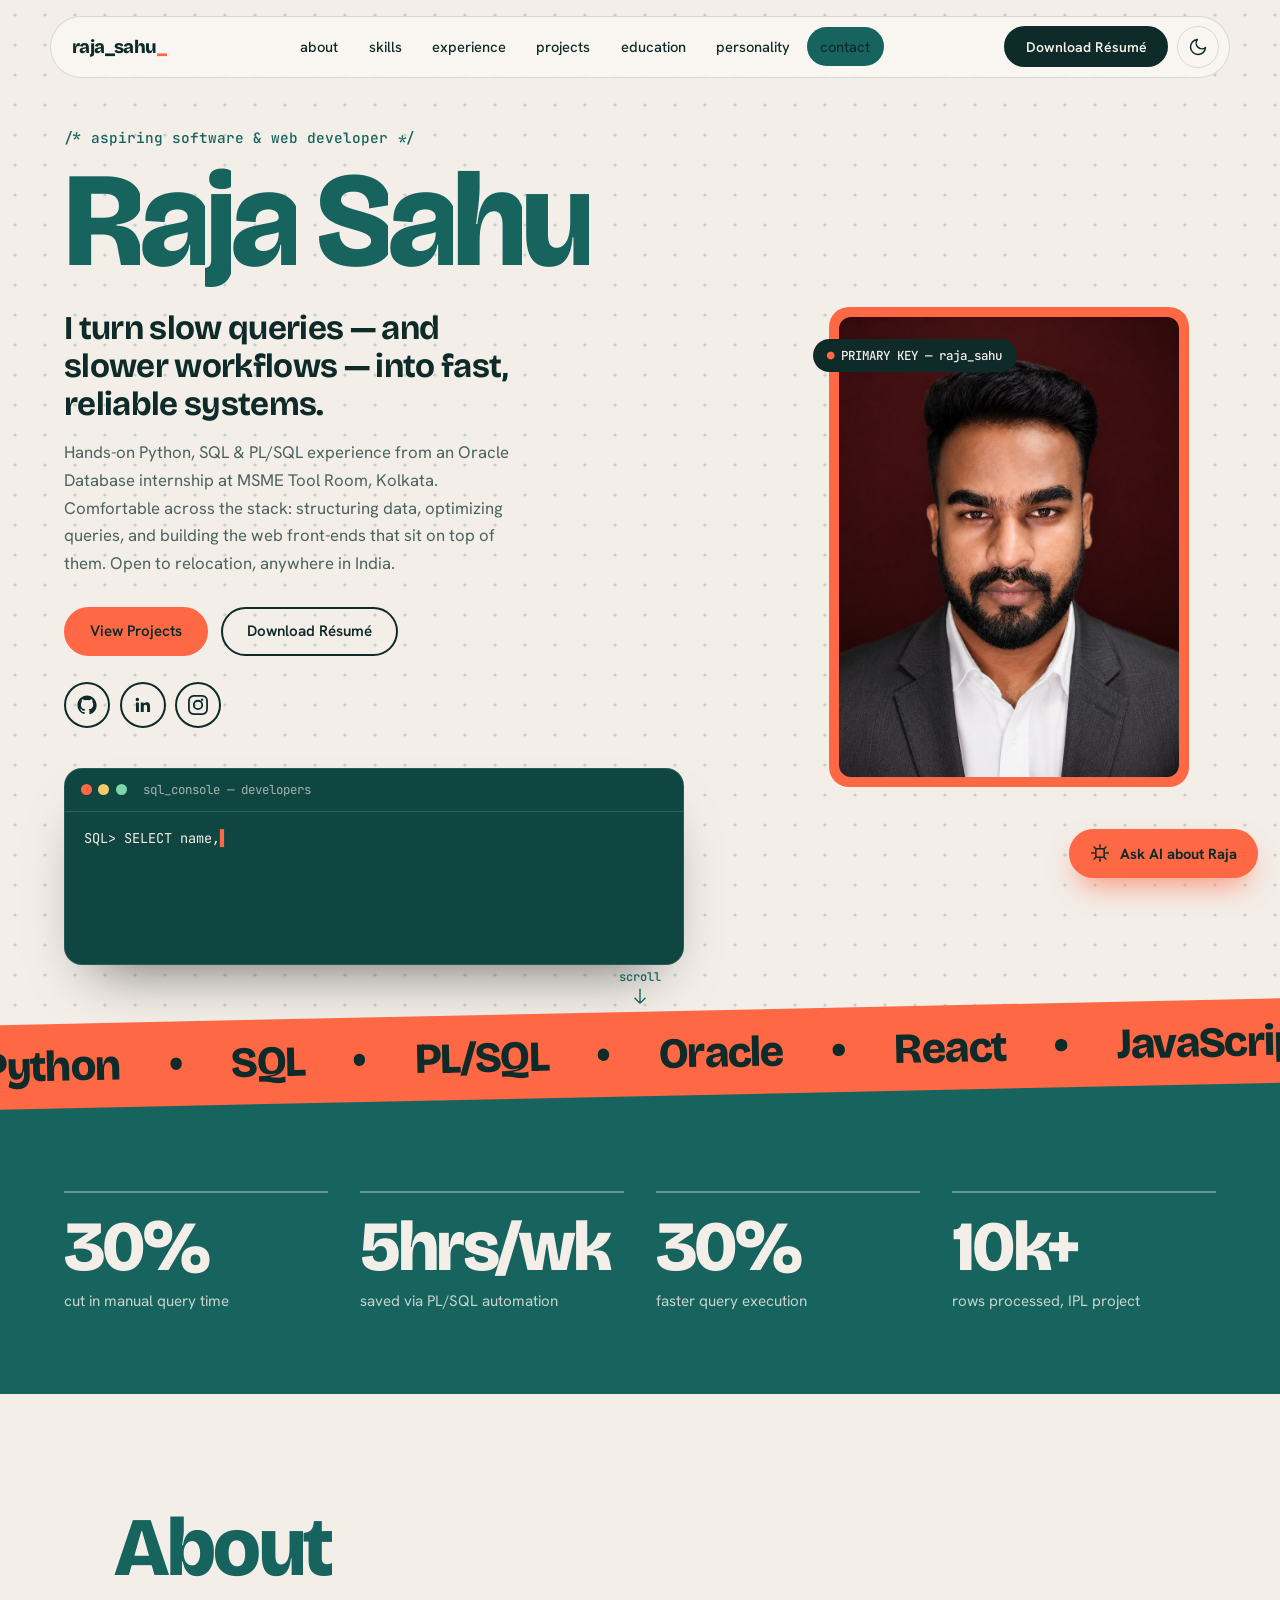
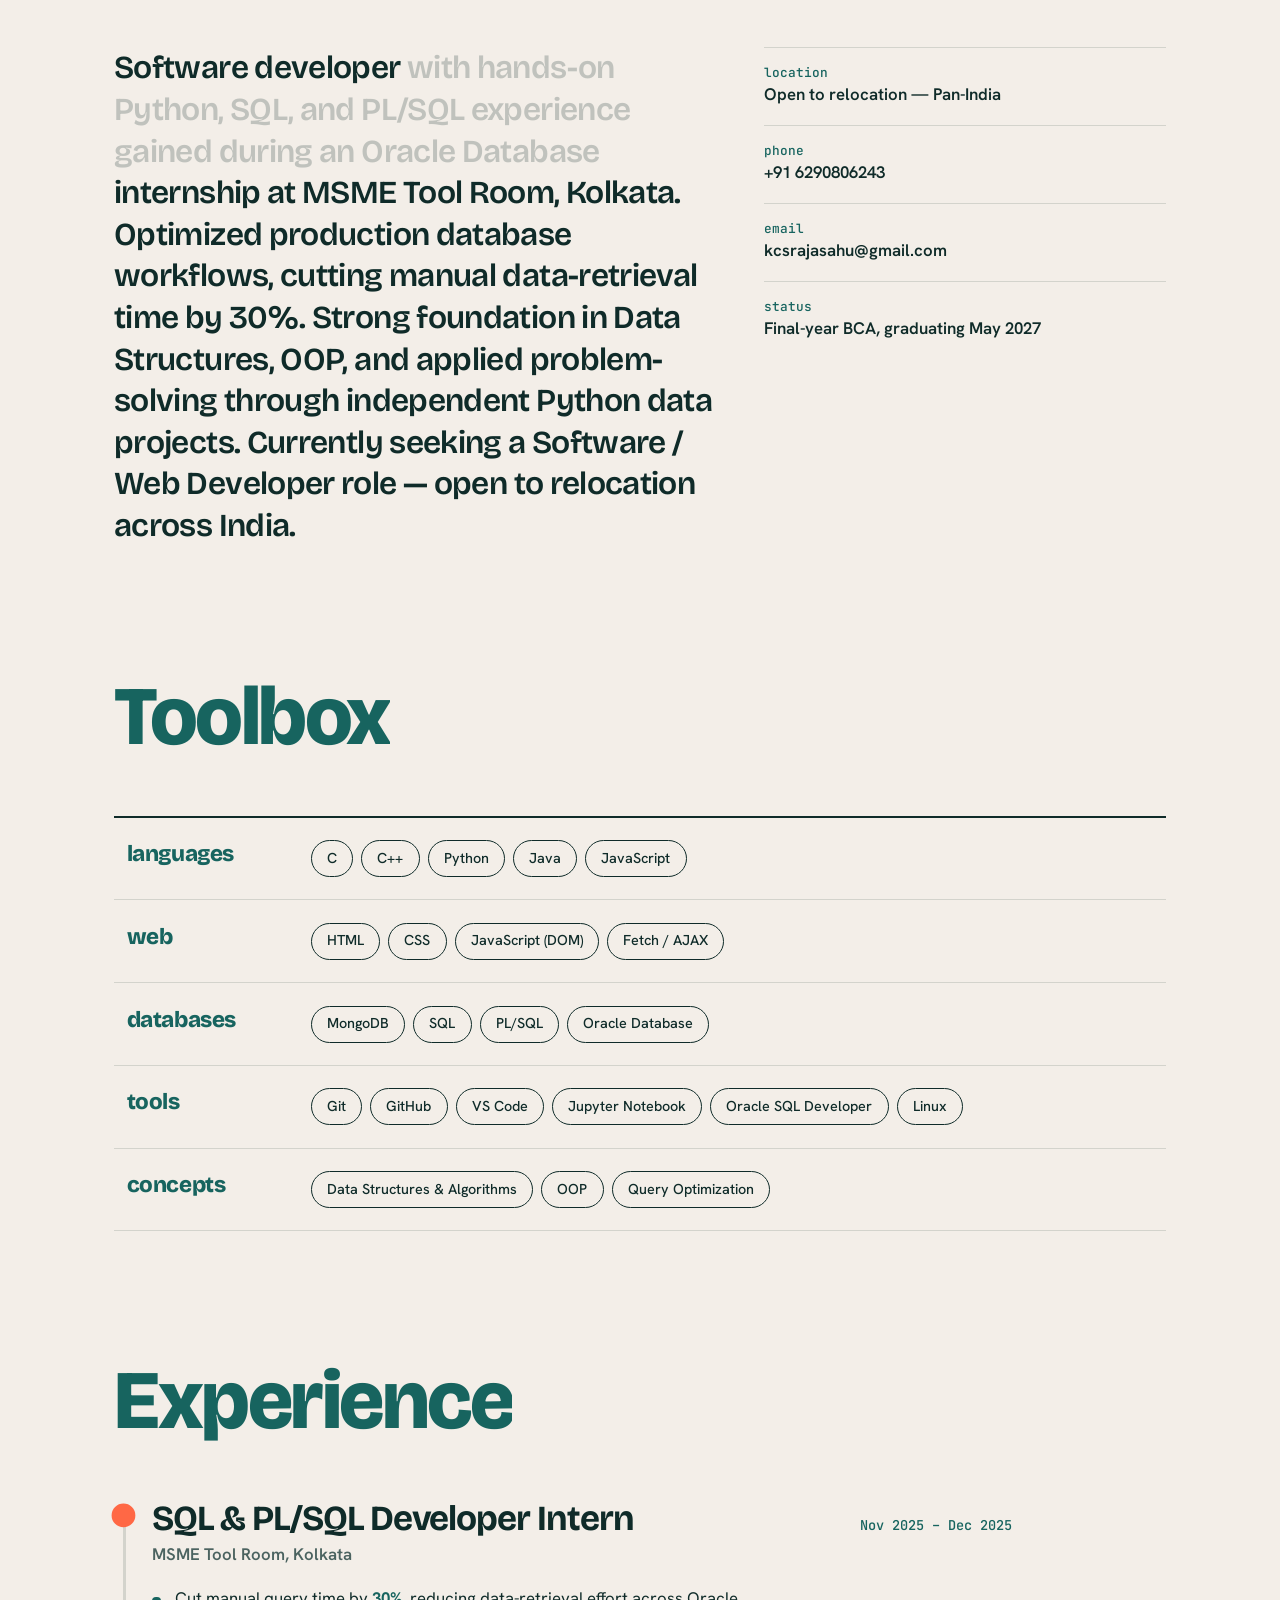
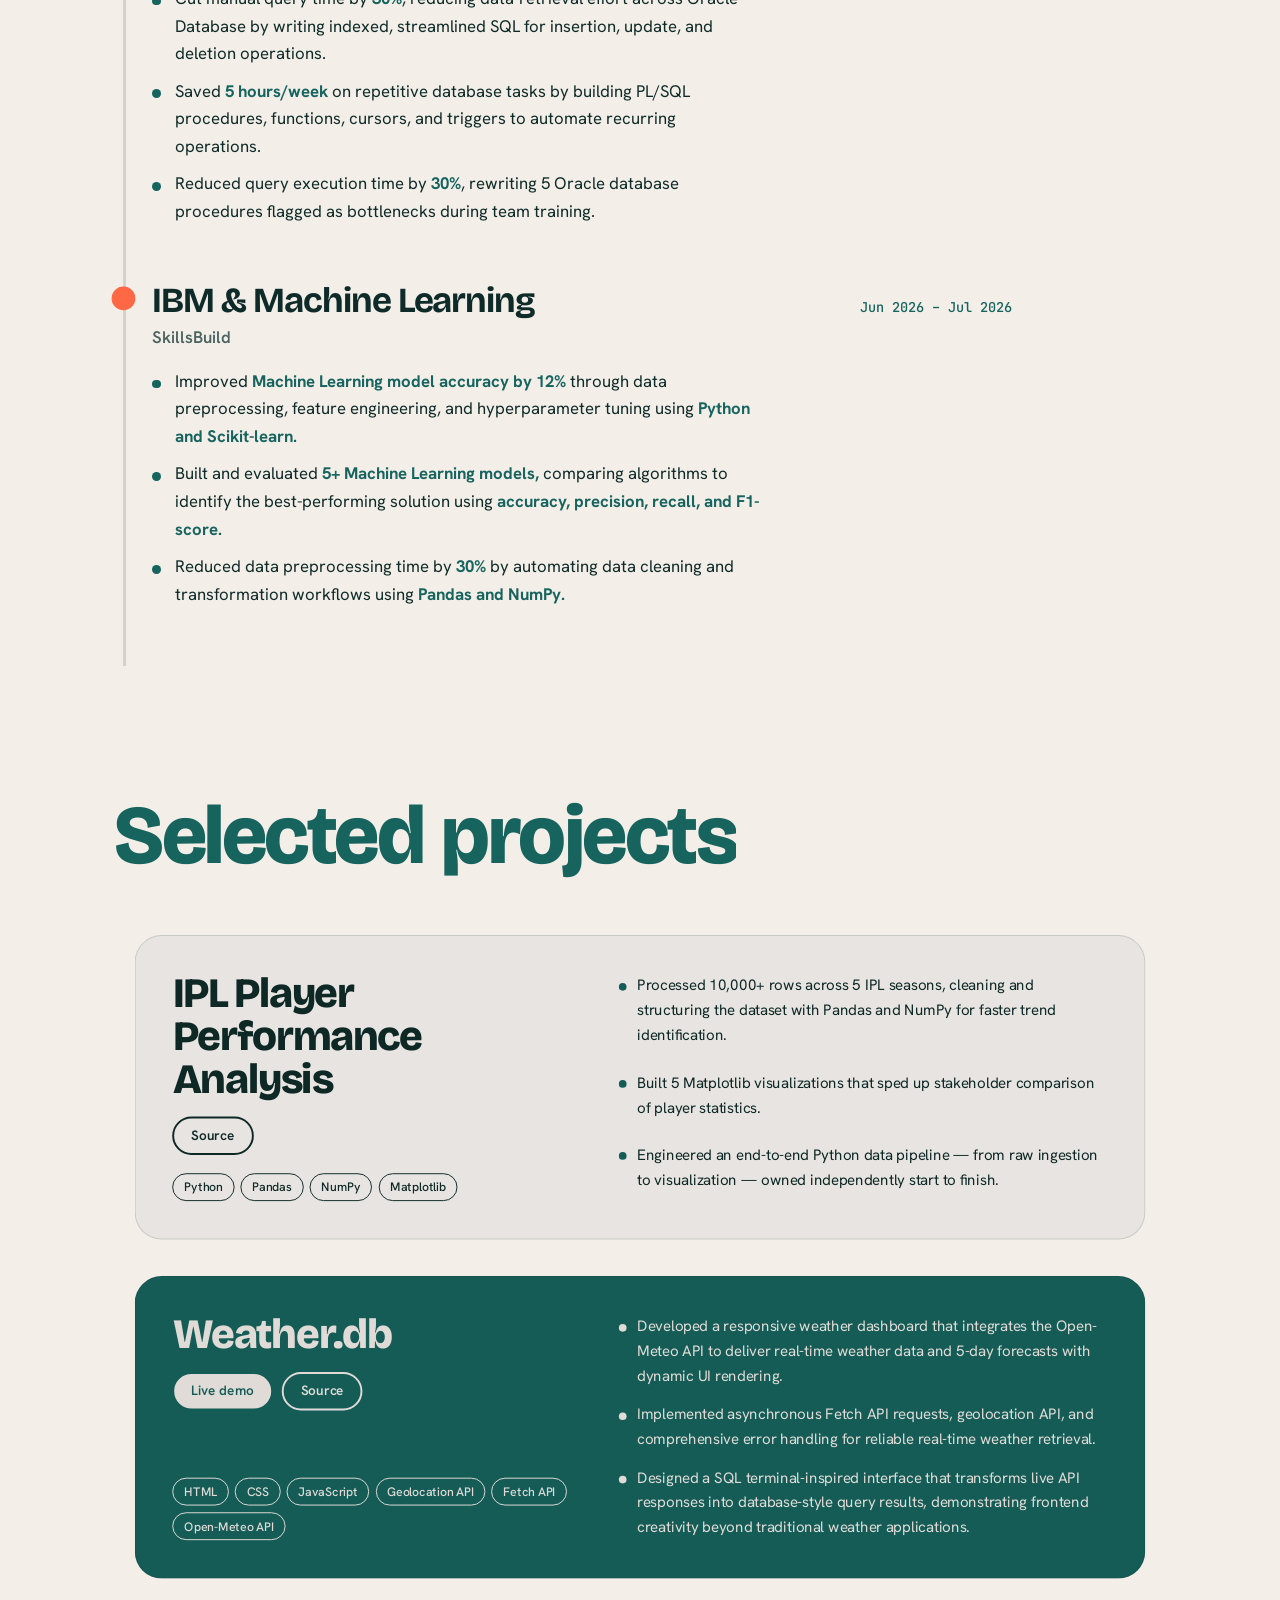
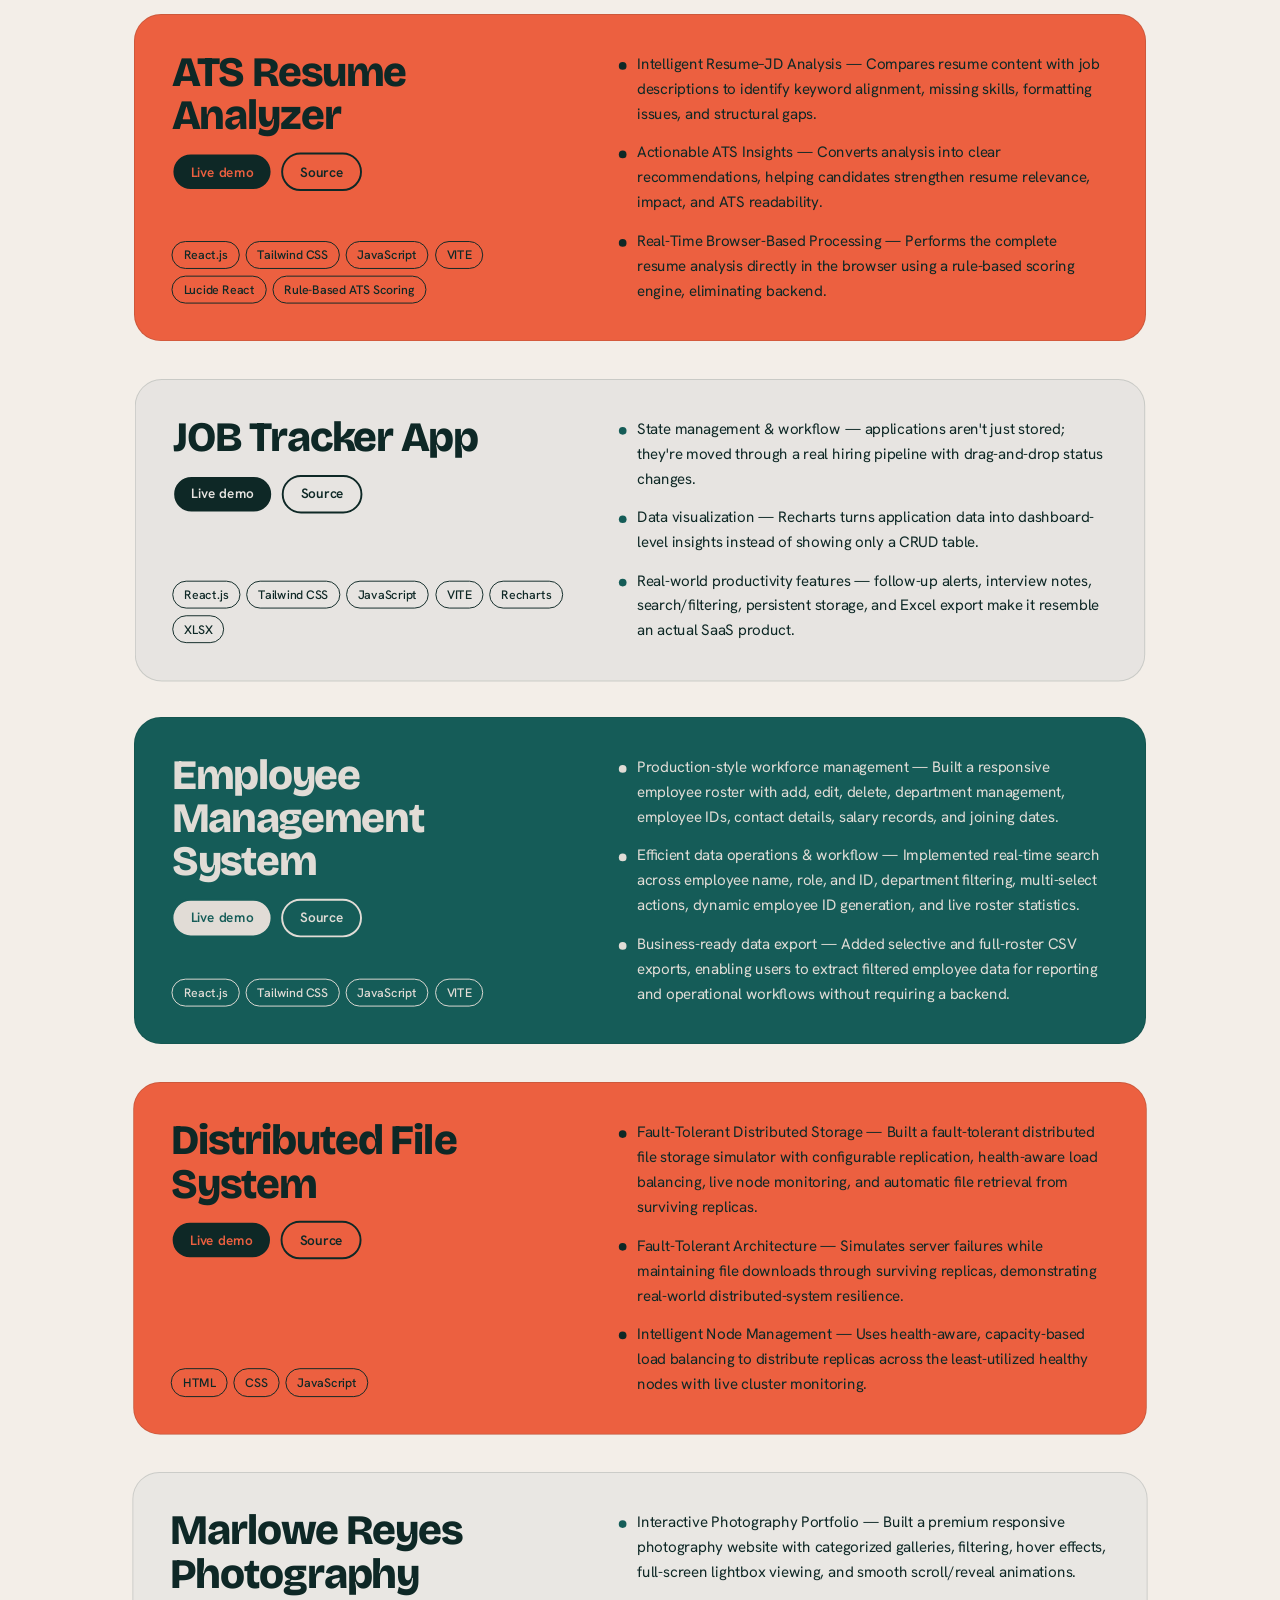
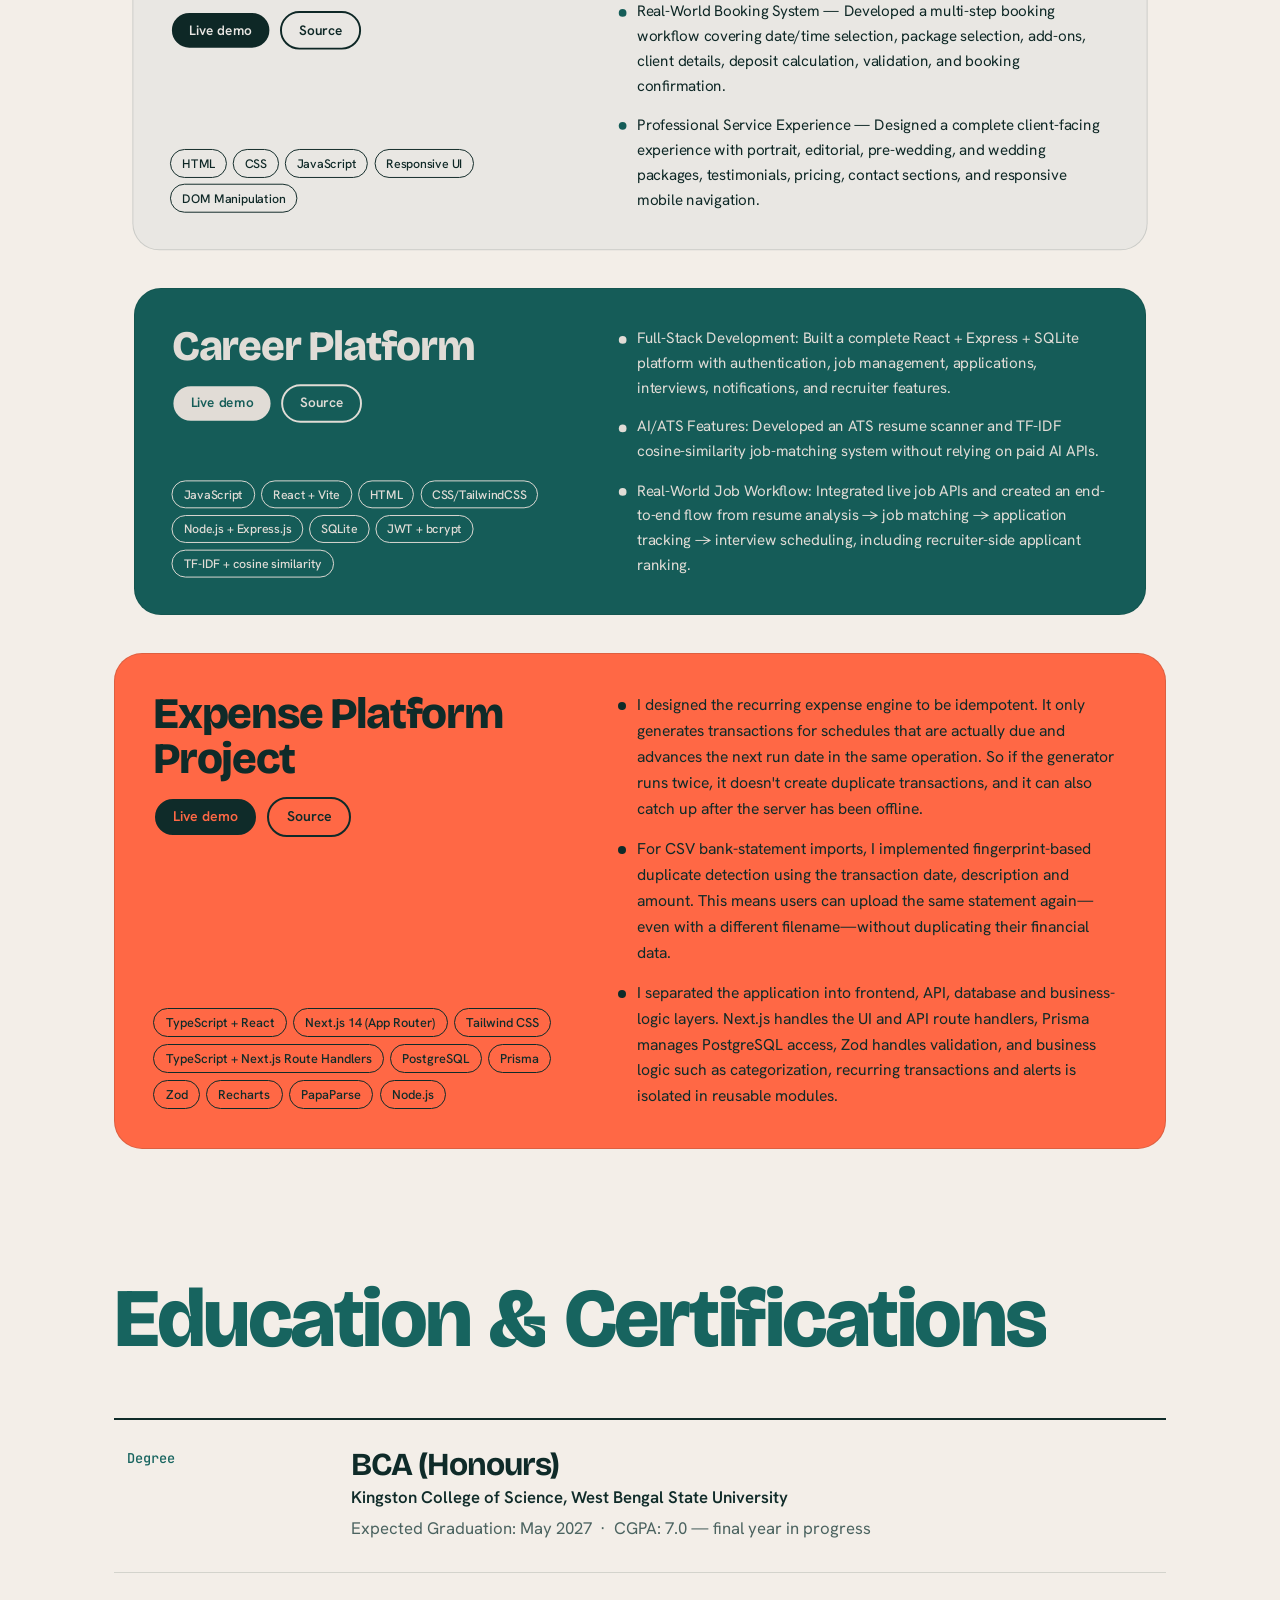
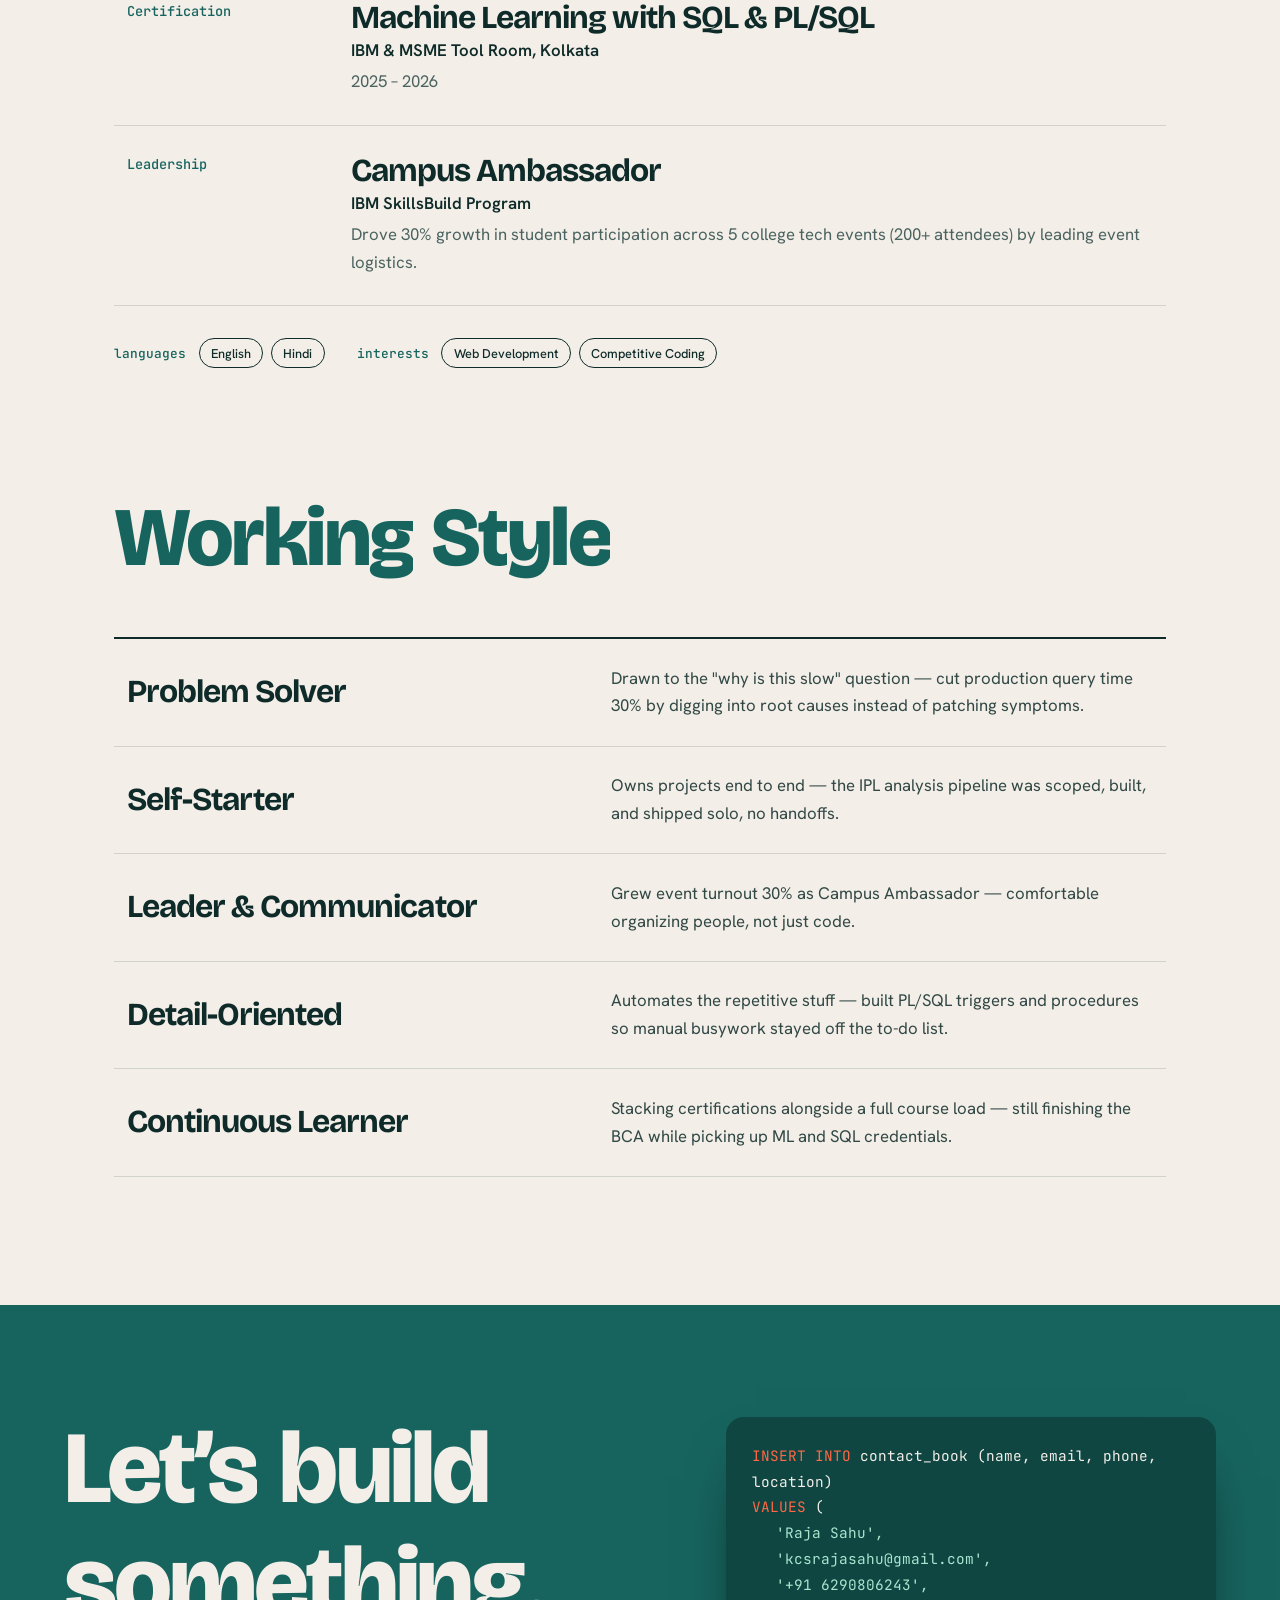
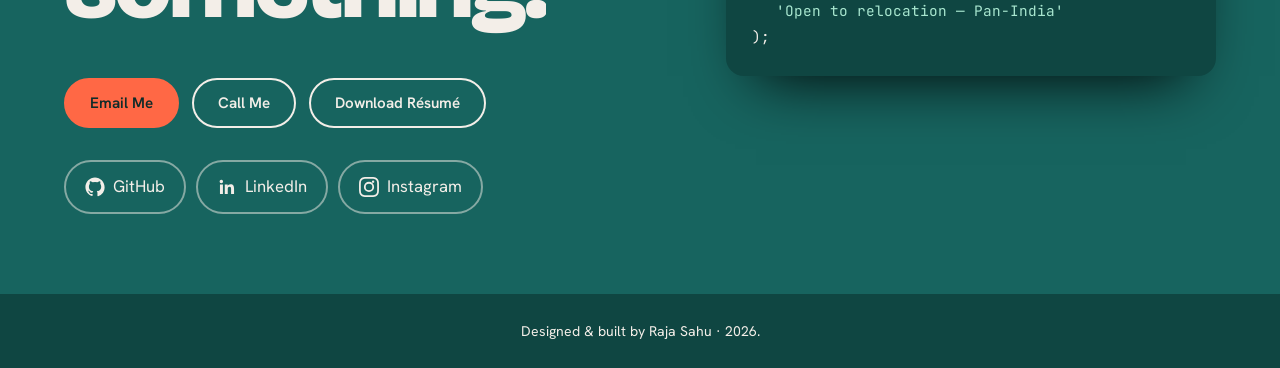
==== commit 5838a048: "Upload Personal-Portfolio" ====
--- a/portfolio-single-file.html
+++ b/portfolio-single-file.html
@@ -4,854 +4,254 @@
 <meta charset="UTF-8">
 <meta name="viewport" content="width=device-width, initial-scale=1.0">
 <title>Raja Sahu — Software / Web Developer</title>
-<meta name="description" content="Raja Sahu — Aspiring Software & Web Developer. Python, SQL, PL/SQL, Data Structures & Web Development.">
-<meta name="theme-color" content="#0A0E14">
+<meta name="description" content="Raja Sahu — Aspiring Software &amp; Web Developer. Python, SQL, PL/SQL, Data Structures &amp; Web Development.">
+<meta name="theme-color" content="#F3EEE8">
 <meta property="og:type" content="website">
 <meta property="og:title" content="Raja Sahu — Software / Web Developer">
-<meta property="og:description" content="Python, SQL & PL/SQL developer — cut production query time 30% during an Oracle Database internship. Open to relocation across India.">
-<meta property="og:image" content="[data-uri]">
-<meta name="twitter:card" content="summary">
+<meta property="og:description" content="Python, SQL &amp; PL/SQL developer — cut production query time 30% during an Oracle Database internship. Open to relocation across India.">
+<script>document.documentElement.dataset.theme="light"</script>
 <link rel="preconnect" href="https://fonts.googleapis.com">
-<link href="https://fonts.googleapis.com/css2?family=IBM+Plex+Mono:wght@400;500;600;700&family=IBM+Plex+Sans:wght@400;500;600;700&display=swap" rel="stylesheet">
-<style>
-
-:root{
-  --bg: #0A0E14;
-  --panel: #101720;
-  --panel-alt: #141C26;
-  --border: rgba(232,163,61,0.16);
-  --border-soft: rgba(231,236,242,0.08);
-  --text: #E7ECF2;
-  --muted: #8792A2;
-  --amber: #E8A33D;
-  --amber-soft: rgba(232,163,61,0.12);
-  --teal: #4FD8C4;
-  --teal-soft: rgba(79,216,196,0.12);
-  --ai-accent: #C4832A;
-  --ai-accent-bright: #E8A33D;
-  --ai-accent-soft: rgba(232,163,61,0.14);
-  --ai-accent-border: rgba(232,163,61,0.35);
-  --font-mono: 'IBM Plex Mono', ui-monospace, monospace;
-  --font-sans: 'IBM Plex Sans', -apple-system, sans-serif;
-  --radius: 10px;
-  --maxw: 1120px;
-}
-
-*{box-sizing:border-box;}
-html{scroll-behavior:smooth;}
-body{
-  margin:0;
-  background:var(--bg);
-  color:var(--text);
-  font-family:var(--font-sans);
-  line-height:1.6;
-  -webkit-font-smoothing:antialiased;
-  opacity:1;
-  transition:opacity 0.6s ease;
-}
-body.preload{opacity:0;}
-
-
-::-webkit-scrollbar{width:10px;}
-::-webkit-scrollbar-track{background:var(--bg);}
-::-webkit-scrollbar-thumb{background:var(--panel-alt);border-radius:6px;border:2px solid var(--bg);}
-::-webkit-scrollbar-thumb:hover{background:var(--amber);}
-*{scrollbar-color:var(--panel-alt) var(--bg);scrollbar-width:thin;}
-
-
-.reveal{
-  opacity:0;
-  transform:translateY(26px);
-  transition:opacity 0.7s cubic-bezier(.2,.7,.25,1), transform 0.7s cubic-bezier(.2,.7,.25,1);
-  will-change:opacity, transform;
-}
-.reveal.in{opacity:1;transform:translateY(0);}
-@media (prefers-reduced-motion: reduce){
-  .reveal{opacity:1;transform:none;transition:none;}
-  body.preload{opacity:1;}
-}
-
-.skip-link{
-  position:absolute;
-  left:-9999px;
-  top:0;
-  background:var(--amber);
-  color:#12140F;
-  padding:0.8rem 1.2rem;
-  z-index:200;
-  font-family:var(--font-mono);
-  font-size:0.85rem;
-  border-radius:0 0 6px 0;
-}
-.skip-link:focus{left:0;}
-
-svg{fill:currentColor;}
-img{max-width:100%;display:block;}
-a{color:inherit;text-decoration:none;}
-ul{margin:0;padding:0;list-style:none;}
-h1,h2,h3{font-family:var(--font-mono);margin:0;letter-spacing:-0.01em;}
-p{margin:0;}
-
-:focus-visible{outline:2px solid var(--amber);outline-offset:3px;}
-
-@media (prefers-reduced-motion: reduce){
-  *{animation-duration:0.001ms !important;animation-iteration-count:1 !important;transition-duration:0.001ms !important;scroll-behavior:auto !important;}
-}
-
-
-.section{
-  max-width:var(--maxw);
-  margin:0 auto;
-  padding:6rem 1.5rem 2rem;
-}
-.section-head{margin-bottom:2.5rem;}
-.tbl-comment{
-  font-family:var(--font-mono);
-  color:var(--amber);
-  font-size:0.85rem;
-  margin:0 0 0.5rem;
-  opacity:0.85;
-}
-.section-head h2{font-size:clamp(1.6rem,3vw,2.1rem);}
-
-.dim{color:var(--muted);}
-
-.btn{
-  display:inline-flex;
-  align-items:center;
-  gap:0.5rem;
-  padding:0.75rem 1.4rem;
-  border-radius:6px;
-  font-family:var(--font-mono);
-  font-size:0.88rem;
-  font-weight:500;
-  border:1px solid transparent;
-  cursor:pointer;
-  transition:transform 0.15s ease, background 0.15s ease, border-color 0.15s ease;
-  white-space:nowrap;
-}
-.btn:hover{transform:translateY(-2px);}
-.btn:active{transform:translateY(0);}
-.btn-primary{background:var(--amber);color:#12140F;box-shadow:0 0 0 rgba(232,163,61,0);}
-.btn-primary:hover{background:#f0ae4d;box-shadow:0 10px 30px -10px rgba(232,163,61,0.55);}
-.btn-ghost{border-color:var(--border-soft);color:var(--text);background:transparent;}
-.btn-ghost:hover{border-color:var(--amber);color:var(--amber);box-shadow:0 10px 24px -14px rgba(232,163,61,0.35);}
-.btn-sm{padding:0.55rem 1rem;font-size:0.8rem;}
-
-.pill{
-  display:inline-flex;
-  align-items:center;
-  padding:0.32rem 0.7rem;
-  border-radius:5px;
-  background:var(--panel-alt);
-  border:1px solid var(--border-soft);
-  font-family:var(--font-mono);
-  font-size:0.78rem;
-  color:var(--text);
-  margin:0.2rem 0.35rem 0.2rem 0;
-  transition:border-color 0.2s ease, color 0.2s ease, transform 0.2s ease;
-}
-.pill-sm{font-size:0.72rem;padding:0.25rem 0.55rem;background:var(--teal-soft);border-color:transparent;color:var(--teal);}
-
-.fact-k{
-  font-family:var(--font-mono);
-  color:var(--muted);
-  font-size:0.78rem;
-  text-transform:lowercase;
-  margin-right:0.6rem;
-}
-
-
-.nav{
-  position:fixed;
-  top:0;left:0;right:0;
-  z-index:100;
-  background:rgba(10,14,20,0.82);
-  backdrop-filter:blur(10px);
-  border-bottom:1px solid var(--border-soft);
-}
-.nav-inner{
-  max-width:var(--maxw);
-  margin:0 auto;
-  padding:1rem 1.5rem;
-  display:flex;
-  align-items:center;
-  gap:2rem;
-}
-.logo{
-  font-family:var(--font-mono);
-  font-weight:600;
-  font-size:1rem;
-  color:var(--text);
-  margin-right:auto;
-}
-.cursor{color:var(--amber);animation:blink 1.1s steps(1) infinite;}
-@keyframes blink{50%{opacity:0;}}
-
-.nav-links{
-  display:flex;
-  gap:1.6rem;
-  position:relative;
-}
-.nav-links a{
-  font-family:var(--font-mono);
-  font-size:0.85rem;
-  color:var(--muted);
-  transition:color 0.2s ease;
-  padding-bottom:4px;
-}
-.nav-links a:hover{color:var(--amber);}
-.nav-links a.is-active{color:var(--amber);}
-.nav-indicator{
-  position:absolute;
-  bottom:-2px;
-  height:2px;
-  background:var(--amber);
-  border-radius:2px;
-  width:0;
-  transform:translateX(0);
-  transition:transform 0.4s cubic-bezier(.3,.85,.35,1), width 0.4s cubic-bezier(.3,.85,.35,1), opacity 0.3s ease;
-  opacity:0;
-}
-.nav-indicator.active{opacity:1;}
-.nav-cta{flex-shrink:0;}
-.nav-toggle{display:none;}
-
-@media (max-width:860px){
-  .nav-links{
-    position:fixed;
-    top:60px;left:0;right:0;
-    background:var(--bg);
-    border-bottom:1px solid var(--border-soft);
-    flex-direction:column;
-    padding:1.2rem 1.5rem;
-    gap:1rem;
-    transform:translateY(-130%);
-    transition:transform 0.25s ease;
-  }
-  .nav-links.open{transform:translateY(0);}
-  .nav-cta{display:none;}
-  .nav-toggle{
-    display:flex;
-    flex-direction:column;
-    gap:5px;
-    background:none;
-    border:none;
-    cursor:pointer;
-    padding:6px;
-  }
-  .nav-toggle span{width:20px;height:2px;background:var(--text);}
-}
-
-.hero{
-  max-width:var(--maxw);
-  margin:0 auto;
-  padding:8.5rem 1.5rem 4rem;
-  position:relative;
-  overflow:hidden;
-}
-.hero::before{
-  content:'';
-  position:absolute;
-  inset:0;
-  background-image:radial-gradient(rgba(232,163,61,0.14) 1px, transparent 1px);
-  background-size:26px 26px;
-  mask-image:radial-gradient(ellipse 60% 50% at 50% 20%, black, transparent 75%);
-  -webkit-mask-image:radial-gradient(ellipse 60% 50% at 50% 20%, black, transparent 75%);
-  pointer-events:none;
-  z-index:0;
-}
-.hero > *{position:relative;z-index:1;}
-.hero-grid{
-  display:grid;
-  grid-template-columns:1.05fr 1.15fr 0.75fr;
-  gap:2.5rem;
-  align-items:start;
-}
-
-.terminal{
-  background:var(--panel);
-  border:1px solid var(--border-soft);
-  border-radius:var(--radius);
-  overflow:hidden;
-  box-shadow:0 20px 60px -30px rgba(0,0,0,0.6);
-}
-.terminal-bar{
-  display:flex;
-  align-items:center;
-  gap:0.4rem;
-  padding:0.7rem 0.9rem;
-  background:var(--panel-alt);
-  border-bottom:1px solid var(--border-soft);
-}
-.dot{width:9px;height:9px;border-radius:50%;}
-.dot-r{background:#E8656A;}
-.dot-y{background:#E8C23D;}
-.dot-g{background:#4FD87A;}
-.terminal-title{
-  margin-left:0.6rem;
-  font-family:var(--font-mono);
-  font-size:0.72rem;
-  color:var(--muted);
-}
-.terminal-body{
-  padding:1.1rem 1rem 1.3rem;
-  font-family:var(--font-mono);
-  font-size:0.82rem;
-  min-height:170px;
-}
-.prompt{color:var(--teal);white-space:pre-wrap;word-break:break-word;}
-.tcursor{color:var(--amber);animation:blink 1s steps(1) infinite;}
-.result{margin-top:1rem;animation:fadein 0.5s ease;}
-@keyframes fadein{from{opacity:0;transform:translateY(4px);}to{opacity:1;transform:translateY(0);}}
-.result-row{
-  display:grid;
-  grid-template-columns:1fr 1.3fr 1.4fr;
-  gap:0.5rem;
-  padding:0.4rem 0;
-  color:var(--text);
-  font-size:0.76rem;
-}
-.result-row.header{
-  color:var(--amber);
-  border-bottom:1px solid var(--border-soft);
-  font-size:0.68rem;
-  letter-spacing:0.05em;
-}
-.result-meta{
-  margin-top:0.6rem;
-  font-size:0.68rem;
-  color:var(--muted);
-}
-
-.hero-copy{padding-top:0.4rem;}
-.eyebrow{
-  font-family:var(--font-mono);
-  color:var(--amber);
-  font-size:0.85rem;
-  margin:0 0 0.7rem;
-}
-.hero-copy h1{
-  font-size:clamp(2.4rem,5vw,3.4rem);
-  margin-bottom:0.6rem;
-}
-.hero-tag{
-  font-size:1.1rem;
-  color:var(--text);
-  margin-bottom:1rem;
-  font-weight:500;
-}
-.hero-desc{
-  color:var(--muted);
-  font-size:0.97rem;
-  max-width:46ch;
-  margin-bottom:1.8rem;
-}
-.hero-actions{display:flex;gap:0.9rem;flex-wrap:wrap;margin-bottom:1.8rem;}
-
-.social-row{display:flex;gap:0.7rem;}
-.social-btn{
-  width:40px;height:40px;
-  display:flex;align-items:center;justify-content:center;
-  border:1px solid var(--border-soft);
-  border-radius:8px;
-  color:var(--muted);
-  transition:color 0.2s ease, border-color 0.2s ease, transform 0.2s ease, box-shadow 0.2s ease;
-}
-.social-btn svg{width:18px;height:18px;}
-.social-btn:hover{color:var(--amber);border-color:var(--amber);transform:translateY(-3px);box-shadow:0 10px 22px -12px rgba(232,163,61,0.4);}
-
-.hero-photo{display:flex;flex-direction:column;align-items:center;gap:0.9rem;}
-.photo-ring{
-  width:100%;
-  max-width:230px;
-  aspect-ratio:4/5;
-  border-radius:14px;
-  padding:4px;
-  background:linear-gradient(160deg,var(--amber),transparent 60%);
-  box-shadow:0 25px 60px -25px rgba(232,163,61,0.25);
-  animation:float 6s ease-in-out infinite;
-}
-@keyframes float{0%,100%{transform:translateY(0);}50%{transform:translateY(-8px);}}
-@media (prefers-reduced-motion: reduce){.photo-ring{animation:none;}}
-.photo-ring img{
-  width:100%;height:100%;
-  object-fit:cover;
-  border-radius:11px;
-  background:var(--panel);
-}
-.photo-tag{
-  font-family:var(--font-mono);
-  font-size:0.68rem;
-  color:var(--muted);
-  display:flex;align-items:center;gap:0.4rem;
-  text-align:center;
-}
-.tag-key{color:var(--amber);}
-
-.scroll-hint{
-  display:flex;flex-direction:column;align-items:center;gap:0.3rem;
-  width:fit-content;margin:3.5rem auto 0;
-  font-family:var(--font-mono);font-size:0.7rem;color:var(--muted);
-  animation:bob 2.4s ease-in-out infinite;
-}
-.scroll-hint svg{width:16px;height:16px;}
-@keyframes bob{0%,100%{transform:translateY(0);}50%{transform:translateY(6px);}}
-
-@media (max-width:980px){
-  .hero-grid{grid-template-columns:1fr;}
-  .hero-photo{flex-direction:row;justify-content:flex-start;}
-  .photo-ring{max-width:140px;}
-}
-
-.stats-strip{
-  border-top:1px solid var(--border-soft);
-  border-bottom:1px solid var(--border-soft);
-  background:linear-gradient(180deg, var(--panel), var(--bg));
-}
-.stats-inner{
-  max-width:var(--maxw);
-  margin:0 auto;
-  padding:2.6rem 1.5rem;
-  display:grid;
-  grid-template-columns:repeat(4,1fr);
-  gap:1.5rem;
-}
-.stat{display:flex;flex-direction:column;gap:0.35rem;text-align:center;}
-.stat-num{
-  font-family:var(--font-mono);
-  font-size:clamp(1.7rem,3.4vw,2.3rem);
-  font-weight:700;
-  color:var(--amber);
-  letter-spacing:-0.01em;
-}
-.stat-label{
-  font-size:0.8rem;
-  color:var(--muted);
-  max-width:20ch;
-  margin:0 auto;
-}
-@media (max-width:760px){
-  .stats-inner{grid-template-columns:repeat(2,1fr);}
-}
-
-.about-card{
-  background:var(--panel);
-  border:1px solid var(--border-soft);
-  border-radius:var(--radius);
-  padding:2rem;
-  transition:border-color 0.25s ease, transform 0.25s ease, box-shadow 0.25s ease;
-}
-.about-card:hover{border-color:var(--border);transform:translateY(-3px);box-shadow:0 20px 40px -28px rgba(0,0,0,0.6);}
-.about-card p{color:var(--text);max-width:70ch;margin-bottom:1.6rem;}
-.about-facts{
-  display:grid;
-  grid-template-columns:repeat(2,1fr);
-  gap:0.9rem 2rem;
-  border-top:1px solid var(--border-soft);
-  padding-top:1.4rem;
-}
-.fact{display:flex;flex-direction:column;gap:0.2rem;}
-.fact .fact-v{font-size:0.92rem;}
-@media (max-width:600px){.about-facts{grid-template-columns:1fr;}}
-
-.schema-table{
-  background:var(--panel);
-  border:1px solid var(--border-soft);
-  border-radius:var(--radius);
-  overflow:hidden;
-}
-.schema-row{
-  display:grid;
-  grid-template-columns:140px 110px 1fr;
-  gap:1rem;
-  padding:1rem 1.4rem;
-  border-bottom:1px solid var(--border-soft);
-  align-items:center;
-  transition:background 0.2s ease;
-}
-.schema-row:last-child{border-bottom:none;}
-.schema-row:not(.schema-head):hover{background:var(--panel-alt);}
-.schema-row:not(.schema-head):hover .pill{border-color:var(--amber);color:var(--amber);transform:translateY(-1px);}
-.schema-head{
-  background:var(--panel-alt);
-  font-family:var(--font-mono);
-  font-size:0.7rem;
-  color:var(--amber);
-  text-transform:uppercase;
-  letter-spacing:0.08em;
-}
-.col-name{font-family:var(--font-mono);font-weight:600;color:var(--text);}
-.col-type{font-family:var(--font-mono);color:var(--teal);font-size:0.82rem;}
-@media (max-width:700px){
-  .schema-row{grid-template-columns:1fr;gap:0.4rem;}
-  .schema-head{display:none;}
-  .col-type{color:var(--muted);}
-}
-
-.log{position:relative;padding-left:2.2rem;}
-.log::before{
-  content:'';
-  position:absolute;
-  left:7px;top:6px;bottom:6px;
-  width:1px;
-  background:var(--border-soft);
-}
-.log-entry{position:relative;margin-bottom:2rem;}
-.log-key{
-  position:absolute;
-  left:-2.2rem;top:0.15rem;
-  width:16px;height:16px;
-  display:flex;align-items:center;justify-content:center;
-  color:var(--amber);
-  font-size:0.7rem;
-  transition:transform 0.25s ease, color 0.25s ease;
-}
-.log-content{
-  background:var(--panel);
-  border:1px solid var(--border-soft);
-  border-radius:var(--radius);
-  padding:1.5rem 1.7rem;
-  transition:border-color 0.25s ease, transform 0.25s ease, box-shadow 0.25s ease;
-}
-.log-content:hover{border-color:var(--border);transform:translateY(-3px);box-shadow:0 20px 40px -28px rgba(0,0,0,0.6);}
-.log-entry:hover .log-key{transform:scale(1.3);color:var(--teal);}
-.log-top{display:flex;flex-wrap:wrap;justify-content:space-between;gap:0.5rem;align-items:baseline;margin-bottom:0.2rem;}
-.log-top h3{font-size:1.1rem;}
-.log-date{font-family:var(--font-mono);font-size:0.78rem;color:var(--muted);}
-.log-org{color:var(--teal);font-size:0.9rem;margin-bottom:0.9rem;}
-.log-content ul{display:flex;flex-direction:column;gap:0.6rem;}
-.log-content li{color:var(--muted);font-size:0.93rem;position:relative;padding-left:1.1rem;}
-.log-content li::before{content:'›';position:absolute;left:0;color:var(--amber);}
-.log-content strong{color:var(--text);}
-
-.project-grid{
-  display:grid;
-  grid-template-columns:1.4fr 1fr;
-  gap:1.5rem;
-}
-.project-card{
-  background:var(--panel);
-  border:1px solid var(--border-soft);
-  border-radius:var(--radius);
-  padding:1.7rem;
-  transition:border-color 0.25s ease, transform 0.25s ease, box-shadow 0.25s ease;
-}
-.project-card:hover{border-color:var(--border);transform:translateY(-4px);box-shadow:0 24px 46px -28px rgba(0,0,0,0.65);}
-.project-top{display:flex;justify-content:space-between;align-items:center;gap:1rem;margin-bottom:0.7rem;}
-.project-top h3{font-size:1.05rem;}
-.project-link{color:var(--muted);transition:color 0.15s ease;}
-.project-link:hover{color:var(--amber);}
-.project-stack{margin-bottom:1rem;}
-.project-card ul{display:flex;flex-direction:column;gap:0.55rem;}
-.project-card li{color:var(--muted);font-size:0.9rem;position:relative;padding-left:1.1rem;}
-.project-card li::before{content:'›';position:absolute;left:0;color:var(--teal);}
-.project-card-ghost{
-  display:flex;flex-direction:column;justify-content:center;
-  background:var(--panel-alt);
-  border-style:dashed;
-}
-.ghost-copy{color:var(--muted);font-size:0.9rem;margin-bottom:1.2rem;}
-@media (max-width:800px){.project-grid{grid-template-columns:1fr;}}
-
-.edu-grid{
-  display:grid;
-  grid-template-columns:repeat(3,1fr);
-  gap:1.3rem;
-  margin-bottom:2rem;
-}
-.edu-card{
-  background:var(--panel);
-  border:1px solid var(--border-soft);
-  border-radius:var(--radius);
-  padding:1.5rem;
-  transition:border-color 0.25s ease, transform 0.25s ease, box-shadow 0.25s ease;
-}
-.edu-card:hover{border-color:var(--border);transform:translateY(-3px);box-shadow:0 20px 40px -28px rgba(0,0,0,0.6);}
-.edu-eyebrow{
-  font-family:var(--font-mono);
-  font-size:0.68rem;
-  color:var(--amber);
-  text-transform:uppercase;
-  letter-spacing:0.08em;
-  margin-bottom:0.6rem;
-}
-.edu-card h3{font-size:1rem;margin-bottom:0.4rem;}
-.edu-org{color:var(--teal);font-size:0.85rem;margin-bottom:0.5rem;}
-.edu-meta{color:var(--muted);font-size:0.85rem;}
-@media (max-width:800px){.edu-grid{grid-template-columns:1fr;}}
-
-.lang-row{
-  display:flex;flex-wrap:wrap;align-items:center;gap:0.3rem;
-  background:var(--panel);
-  border:1px solid var(--border-soft);
-  border-radius:var(--radius);
-  padding:1.2rem 1.4rem;
-}
-
-.insert-block{
-  background:var(--panel);
-  border:1px solid var(--border-soft);
-  border-radius:var(--radius);
-  padding:1.7rem 1.9rem;
-  font-family:var(--font-mono);
-  font-size:0.87rem;
-  color:var(--text);
-  margin-bottom:2rem;
-  overflow-x:auto;
-}
-.insert-line{white-space:pre;margin:0.15rem 0;}
-.insert-indent{padding-left:1.4rem;color:var(--teal);}
-.kw{color:var(--amber);}
-
-.contact-actions{display:flex;flex-wrap:wrap;gap:0.9rem;margin-bottom:2.2rem;}
-
-.social-row-lg .social-btn{
-  width:auto;height:auto;
-  padding:0.7rem 1.1rem;
-  gap:0.6rem;
-  font-family:var(--font-mono);
-  font-size:0.85rem;
-}
-.social-row-lg{gap:0.9rem;flex-wrap:wrap;}
-
-.footer{
-  text-align:center;
-  padding:2.5rem 1.5rem 3rem;
-  font-family:var(--font-mono);
-  font-size:0.78rem;
-  color:var(--muted);
-}
-
-.trait-grid{
-  display:grid;
-  grid-template-columns:repeat(3,1fr);
-  gap:1.3rem;
-}
-.trait-card{
-  background:var(--panel);
-  border:1px solid var(--border-soft);
-  border-radius:var(--radius);
-  padding:1.5rem;
-  transition:border-color 0.25s ease, transform 0.25s ease, box-shadow 0.25s ease;
-}
-.trait-card:hover{border-color:var(--border);transform:translateY(-3px);box-shadow:0 20px 40px -28px rgba(0,0,0,0.6);}
-.trait-card h3{font-size:1rem;margin-bottom:0.5rem;}
-@media (max-width:800px){.trait-grid{grid-template-columns:1fr;}}
-
-.ai-fab{
-  position:fixed;
-  right:1.5rem;
-  bottom:1.5rem;
-  z-index:150;
-  display:flex;
-  align-items:center;
-  gap:0.55rem;
-  padding:0.85rem 1.2rem;
-  background:linear-gradient(135deg, var(--ai-accent-bright), var(--ai-accent));
-  color:#0A1614;
-  border:none;
-  border-radius:999px;
-  font-family:var(--font-mono);
-  font-size:0.85rem;
-  font-weight:600;
-  cursor:pointer;
-  box-shadow:0 14px 34px -12px rgba(232,163,61,0.6);
-  transition:transform 0.2s ease, box-shadow 0.2s ease;
-}
-.ai-fab:hover{transform:translateY(-2px);box-shadow:0 18px 40px -12px rgba(232,163,61,0.75);}
-.ai-fab svg{flex-shrink:0;}
-
-.ai-panel{
-  position:fixed;
-  right:1.5rem;
-  bottom:5.5rem;
-  z-index:150;
-  width:min(370px, calc(100vw - 2.5rem));
-  height:min(520px, calc(100vh - 8rem));
-  background:var(--panel);
-  border:1px solid var(--ai-accent-border);
-  border-radius:var(--radius);
-  box-shadow:0 30px 70px -20px rgba(0,0,0,0.7), 0 0 0 1px rgba(232,163,61,0.06), 0 0 46px -18px rgba(232,163,61,0.45);
-  display:flex;
-  flex-direction:column;
-  overflow:hidden;
-  animation:panelIn 0.22s cubic-bezier(.2,.8,.3,1);
-}
-.ai-panel[hidden]{display:none;}
-@keyframes panelIn{from{opacity:0;transform:translateY(12px) scale(0.98);}to{opacity:1;transform:translateY(0) scale(1);}}
-@media (prefers-reduced-motion: reduce){.ai-panel{animation:none;}}
-
-.ai-panel-bar{position:relative;background:linear-gradient(180deg, rgba(232,163,61,0.1), transparent);}
-.ai-avatar{
-  display:flex;
-  align-items:center;
-  justify-content:center;
-  width:22px;height:22px;
-  border-radius:6px;
-  background:var(--ai-accent-soft);
-  border:1px solid var(--ai-accent-border);
-  color:var(--ai-accent-bright);
-  flex-shrink:0;
-  margin-right:0.15rem;
-  box-shadow:0 0 0 0 rgba(232,163,61,0.5);
-  animation:avatarPulse 2.6s ease-in-out infinite;
-}
-.ai-avatar svg{width:13px;height:13px;}
-@keyframes avatarPulse{
-  0%,100%{box-shadow:0 0 0 0 rgba(232,163,61,0.35);}
-  50%{box-shadow:0 0 0 5px rgba(232,163,61,0);}
-}
-@media (prefers-reduced-motion: reduce){.ai-avatar{animation:none;}}
-.ai-status{
-  display:flex;
-  align-items:center;
-  gap:0.35rem;
-  margin-left:0.6rem;
-  font-family:var(--font-mono);
-  font-size:0.68rem;
-  color:var(--muted);
-  text-transform:uppercase;
-  letter-spacing:0.04em;
-}
-.ai-status-dot{
-  width:6px;height:6px;
-  border-radius:50%;
-  background:var(--ai-accent-bright);
-  box-shadow:0 0 0 0 rgba(232,163,61,0.6);
-  animation:statusPulse 1.8s ease-in-out infinite;
-}
-@keyframes statusPulse{
-  0%,100%{box-shadow:0 0 0 0 rgba(232,163,61,0.55);}
-  50%{box-shadow:0 0 0 4px rgba(232,163,61,0);}
-}
-@media (prefers-reduced-motion: reduce){.ai-status-dot{animation:none;}}
-@media (max-width:420px){.ai-status{display:none;}}
-.ai-close{
-  margin-left:auto;
-  background:none;
-  border:none;
-  color:var(--muted);
-  cursor:pointer;
-  font-size:0.9rem;
-  padding:0.2rem 0.4rem;
-  line-height:1;
-}
-.ai-close:hover{color:var(--ai-accent-bright);}
-
-.ai-messages{
-  flex:1;
-  overflow-y:auto;
-  padding:1rem;
-  display:flex;
-  flex-direction:column;
-  gap:0.7rem;
-}
-.ai-row{display:flex;align-items:flex-end;gap:0.5rem;max-width:100%;}
-.ai-row-bot{align-self:flex-start;}
-.ai-row-user{align-self:flex-end;flex-direction:row-reverse;}
-.ai-msg-avatar{
-  display:flex;
-  align-items:center;
-  justify-content:center;
-  width:22px;height:22px;
-  border-radius:6px;
-  background:var(--ai-accent-soft);
-  border:1px solid var(--ai-accent-border);
-  color:var(--ai-accent-bright);
-  flex-shrink:0;
-}
-.ai-msg-avatar svg{width:13px;height:13px;}
-.ai-msg{
-  max-width:100%;
-  padding:0.6rem 0.85rem;
-  border-radius:10px;
-  font-size:0.85rem;
-  line-height:1.5;
-  white-space:pre-line;
-}
-.ai-msg-bot{
-  background:var(--panel-alt);
-  border:1px solid var(--border-soft);
-  color:var(--text);
-  border-bottom-left-radius:3px;
-}
-.ai-msg-user{
-  background:var(--ai-accent-soft);
-  border:1px solid var(--ai-accent-border);
-  color:var(--text);
-  border-bottom-right-radius:3px;
-}
-.ai-typing{display:flex;gap:4px;align-items:center;padding:0.7rem 0.9rem;}
-.ai-typing span{
-  width:6px;height:6px;border-radius:50%;
-  background:var(--muted);
-  animation:typingDot 1.1s ease-in-out infinite;
-}
-.ai-typing span:nth-child(2){animation-delay:0.15s;}
-.ai-typing span:nth-child(3){animation-delay:0.3s;}
-@keyframes typingDot{0%,60%,100%{opacity:0.3;transform:translateY(0);}30%{opacity:1;transform:translateY(-3px);}}
-
-.ai-chips{
-  display:flex;
-  flex-wrap:wrap;
-  gap:0.4rem;
-  padding:0 1rem 0.8rem;
-}
-.chip-btn{
-  font-family:var(--font-mono);
-  font-size:0.72rem;
-  color:var(--ai-accent-bright);
-  background:var(--ai-accent-soft);
-  border:1px solid transparent;
-  border-radius:999px;
-  padding:0.32rem 0.7rem;
-  cursor:pointer;
-  transition:transform 0.15s ease, background 0.15s ease;
-}
-.chip-btn:hover{transform:translateY(-1px);background:rgba(232,163,61,0.24);}
-
-.ai-input-row{
-  display:flex;
-  align-items:center;
-  gap:0.5rem;
-  padding:0.8rem 1rem;
-  border-top:1px solid var(--border-soft);
-  background:var(--panel-alt);
-}
-.ai-prompt{font-family:var(--font-mono);color:var(--ai-accent-bright);font-size:0.85rem;}
-.ai-input{
-  flex:1;
-  background:transparent;
-  border:none;
-  outline:none;
-  color:var(--text);
-  font-family:var(--font-mono);
-  font-size:0.85rem;
-}
-.ai-input::placeholder{color:var(--muted);}
-.ai-send{
-  background:linear-gradient(135deg, var(--ai-accent-bright), var(--ai-accent));
-  color:#0A1614;
-  border:none;
-  border-radius:6px;
-  width:32px;height:32px;
-  font-size:1rem;
-  cursor:pointer;
-  transition:transform 0.15s ease;
-}
-.ai-send:hover{transform:translateX(2px);}
-
-@media (max-width:520px){
-  .ai-fab span{display:none;}
-  .ai-fab{padding:0.85rem;border-radius:50%;}
-  .ai-panel{right:0.8rem;bottom:5.2rem;}
-}
-
+<link rel="preconnect" href="https://fonts.gstatic.com" crossorigin>
+<link href="https://fonts.googleapis.com/css2?family=Bricolage+Grotesque:opsz,wght@12..96,500;12..96,700;12..96,800&family=Hanken+Grotesk:wght@400;500;600&family=JetBrains+Mono:wght@400;500&display=swap" rel="stylesheet">
+<style>/* ---------- theme tokens ---------- */
+:root{--bg:#F3EEE8;--surface:#FBF8F4;--text:#0F2B29;--muted:#4B6360;--teal:#17645F;--brand:#17645F;--deep:#0F4642;--coral:#FF6845;--on-brand:#F3EEE8;--on-coral:#0F2B29;--line:rgba(15,43,41,.14);--dot:rgba(23,100,95,.22);
+--display:'Bricolage Grotesque',system-ui,sans-serif;--body:'Hanken Grotesk',system-ui,sans-serif;--mono:'JetBrains Mono',ui-monospace,monospace;--ease:cubic-bezier(.2,.8,.2,1);color-scheme:light}
+[data-theme=dark]{--bg:#0B1514;--surface:#13211F;--text:#E8EFEC;--muted:#9FB4B0;--teal:#5DC4B9;--deep:#071918;--line:rgba(232,239,236,.14);--dot:rgba(93,196,185,.2);color-scheme:dark}
+.theme-swap *,.theme-swap *::before,.theme-swap *::after{transition:background-color .35s,color .35s,border-color .35s!important}
+
+*,*::before,*::after{box-sizing:border-box;margin:0;padding:0}
+html{scroll-behavior:smooth;scroll-padding-top:5rem}
+body{background:var(--bg);color:var(--text);font:400 1.05rem/1.65 var(--body);overflow-x:hidden;-webkit-font-smoothing:antialiased}
+body.preload{overflow:hidden}
+a{color:inherit;text-decoration:none}ul{list-style:none}img{display:block;max-width:100%}
+:focus-visible{outline:3px solid var(--coral);outline-offset:3px;border-radius:4px}
+::selection{background:var(--coral);color:var(--on-coral)}
+.skip-link{position:absolute;left:1rem;top:-4rem;background:var(--text);color:var(--bg);padding:.6rem 1rem;z-index:200;border-radius:8px}
+.skip-link:focus{top:1rem}
+h1,h2,h3{font-family:var(--display);line-height:1.02;letter-spacing:-.03em}
+.blink{color:var(--coral);animation:blink 1s steps(2) infinite}
+@keyframes blink{50%{opacity:0}}
+@keyframes up{from{opacity:0;transform:translateY(24px)}}
+@keyframes float{50%{transform:translateY(-10px)}}
+
+/* loader + progress */
+.loader{position:fixed;inset:0;z-index:300;background:var(--brand);color:var(--on-brand);display:flex;flex-direction:column;align-items:center;justify-content:center;text-align:center;padding:2rem;gap:1rem;transition:transform .9s var(--ease)}
+.loader.done{transform:translateY(-100%)}
+.loader-q{font:500 .95rem var(--mono);opacity:.8}
+.loader-n{min-width:3ch;font:800 clamp(5rem,18vw,14rem)/.85 var(--display);letter-spacing:-.05em;font-variant-numeric:tabular-nums}
+.progress{position:fixed;top:0;left:0;height:4px;width:100%;background:var(--coral);transform:scaleX(0);transform-origin:left;z-index:150}
+
+/* nav */
+.nav{position:fixed;top:1rem;left:0;right:0;z-index:100;padding:0 1rem}
+.nav-inner{max-width:1180px;margin:auto;display:flex;align-items:center;gap:.6rem;padding:.55rem .6rem .55rem 1.3rem;background:color-mix(in srgb,var(--surface) 80%,transparent);backdrop-filter:blur(14px);border:1px solid var(--line);border-radius:999px}
+.logo{font:800 1.15rem var(--display);letter-spacing:-.03em}
+.nav-links{position:relative;display:flex;gap:.2rem;margin:0 auto;font-size:.92rem;font-weight:500}
+.nav-links a{position:relative;z-index:1;padding:.45rem .85rem;border-radius:999px;transition:color .3s}
+.nav-links a.is-active{color:var(--on-brand)}
+.nav-indicator{position:absolute;top:0;left:0;height:100%;width:0;background:var(--brand);border-radius:999px;transition:transform .5s var(--ease),width .5s var(--ease);opacity:0}
+.nav-indicator.active{opacity:1}
+.icon-btn,.nav-toggle{display:inline-flex;align-items:center;justify-content:center;width:42px;height:42px;flex-shrink:0;background:none;border:1.5px solid var(--line);border-radius:50%;color:var(--text);cursor:pointer;transition:background .3s,border-color .3s}
+.icon-btn:hover{background:var(--coral);border-color:var(--coral);color:var(--on-coral)}
+.icon-btn svg{width:20px;height:20px}
+[data-theme=dark] .i-moon,:root:not([data-theme=dark]) .i-sun{display:none}
+.nav-toggle{display:none;flex-direction:column;gap:5px;border:0}
+.nav-toggle span{width:20px;height:2px;background:var(--text);transition:.3s}
+.btn{display:inline-flex;align-items:center;gap:.5rem;padding:.8rem 1.5rem;border-radius:999px;font:600 .95rem var(--body);border:2px solid var(--text);cursor:pointer;transition:transform .35s var(--ease),background .3s,color .3s,box-shadow .3s}
+.btn-primary{background:var(--coral);border-color:var(--coral);color:var(--on-coral)}
+.btn-primary:hover{box-shadow:0 14px 30px -10px rgba(255,104,69,.7)}
+.btn-ghost{background:transparent}.btn-ghost:hover{background:var(--text);color:var(--bg)}
+.nav-cta{padding:.6rem 1.2rem;font-size:.88rem;background:var(--text);color:var(--bg)}.nav-cta:hover{background:var(--coral);border-color:var(--coral);color:var(--on-coral)}
+
+/* hero */
+.hero{position:relative;min-height:100svh;padding:8rem clamp(1.2rem,5vw,4rem) 4rem;display:flex;align-items:center;overflow:hidden}
+.dots{position:absolute;inset:0;width:100%;height:100%}
+.hero-grid{position:relative;max-width:1280px;width:100%;margin:auto;display:grid;grid-template-columns:1.25fr .75fr;grid-template-areas:"copy photo" "term photo";gap:2.5rem 3rem;align-items:center}
+.hero-copy{grid-area:copy}.hero-photo{grid-area:photo}.terminal{grid-area:term}
+.eyebrow{font:500 .9rem var(--mono);color:var(--teal);margin-bottom:1rem}
+.hero h1{white-space:nowrap;font-size:clamp(3rem,10.5vw,9.5rem);font-weight:800;line-height:.86;letter-spacing:-.055em;color:var(--teal);margin-bottom:1.2rem}
+.ch{display:inline-block;overflow:hidden;vertical-align:top;padding-bottom:.08em}
+.ch>i{display:inline-block;font-style:normal;transform:translateY(110%);transition:transform 1s var(--ease)}
+.hero.go .ch>i{transform:none}
+.hero-tag{font:700 clamp(1.4rem,2.6vw,2.1rem)/1.15 var(--display);letter-spacing:-.02em;max-width:22ch;margin-bottom:1rem}
+.hero-desc{max-width:52ch;color:var(--muted);margin-bottom:1.8rem}
+.hero-actions{display:flex;flex-wrap:wrap;gap:.8rem;margin-bottom:1.6rem}
+.social-row{display:flex;gap:.6rem}
+.social-btn{display:inline-flex;align-items:center;gap:.5rem;width:46px;height:46px;justify-content:center;border:2px solid var(--text);border-radius:50%;transition:.35s var(--ease)}
+.social-btn svg{width:20px;height:20px}.social-btn:hover{background:var(--brand);border-color:var(--brand);color:var(--on-brand);transform:translateY(-4px) rotate(-8deg)}
+.social-row-lg .social-btn{width:auto;height:auto;padding:.7rem 1.2rem;border-radius:999px;border-color:rgba(243,238,232,.5)}
+.social-row-lg .social-btn:hover{background:var(--on-brand);color:var(--deep);border-color:var(--on-brand)}
+
+/* hero entrance (animation, so hover/tilt transforms stay independent) */
+.hero:not(.go) :is(.hero-copy>*,.hero-photo,.terminal){opacity:0}
+.hero.go :is(.hero-copy>*,.hero-photo,.terminal){animation:up .9s var(--ease) backwards}
+.hero.go .hero-tag{animation-delay:.35s}.hero.go .hero-desc{animation-delay:.45s}.hero.go .hero-actions{animation-delay:.55s}.hero.go .social-row{animation-delay:.65s}.hero.go .hero-photo{animation-delay:.3s}.hero.go .terminal{animation-delay:.8s}
+
+.hero-photo{position:relative;justify-self:center;width:min(100%,360px)}
+.photo-frame{aspect-ratio:3/4;border-radius:20px;background:var(--coral);padding:10px;transition:transform .2s linear}
+.photo-frame img{width:100%;height:100%;object-fit:cover;border-radius:12px}
+.photo-tag{position:absolute;left:-1rem;top:2rem;background:var(--text);color:var(--bg);font:500 .78rem var(--mono);padding:.5rem .9rem;border-radius:999px;animation:float 5s ease-in-out infinite}
+.tag-key{color:var(--coral)}
+.terminal{background:var(--deep);color:var(--on-brand);border:1px solid rgba(243,238,232,.12);border-radius:18px;font:400 .85rem/1.6 var(--mono);box-shadow:0 30px 60px -30px rgba(0,0,0,.6);max-width:620px;transition:transform .2s linear}
+.terminal-bar{display:flex;align-items:center;gap:.4rem;padding:.7rem 1rem;border-bottom:1px solid rgba(243,238,232,.15)}
+.dot{width:11px;height:11px;border-radius:50%}.dot-r{background:var(--coral)}.dot-y{background:#F3C969}.dot-g{background:#7ED6A8}
+.terminal-title{margin-left:.6rem;opacity:.65;font-size:.78rem}
+.terminal-body{padding:1rem 1.2rem 1.2rem;min-height:9.5rem;overflow-x:auto}
+.result{margin-top:.8rem}.result:not([hidden]){animation:up .6s var(--ease)}
+.result-row{display:grid;grid-template-columns:1fr 1.3fr 1.5fr;gap:1rem;padding:.2rem 0}
+.result-row.header{color:var(--coral);border-bottom:1px dashed rgba(243,238,232,.3);margin-bottom:.2rem}
+.result-meta{opacity:.6;margin-top:.5rem;font-size:.78rem}
+.scroll-hint{position:absolute;left:50%;translate:-50% 0;bottom:1.4rem;display:flex;flex-direction:column;align-items:center;font:500 .75rem var(--mono);color:var(--teal);animation:float 2.4s ease-in-out infinite}
+.scroll-hint svg{width:22px;height:22px}
+
+/* marquee */
+main{overflow-x:clip}
+.marquee{background:var(--coral);color:var(--on-coral);overflow:hidden;padding:1rem 0;transform:rotate(-1.2deg) scale(1.03);margin:-1rem 0}
+.marquee-track{display:flex;width:max-content;animation:slide 28s linear infinite}
+.marquee:hover .marquee-track{animation-play-state:paused}
+.marquee span{font:800 clamp(1.6rem,3.5vw,2.6rem) var(--display);letter-spacing:-.03em;display:flex;align-items:center;gap:3rem;padding-right:3rem}
+.marquee span::after{content:"";width:.7rem;height:.7rem;background:var(--on-coral);border-radius:50%}
+@keyframes slide{to{transform:translateX(-50%)}}
+
+/* stats */
+.stats-strip{background:var(--brand);color:var(--on-brand);padding:7rem clamp(1.2rem,5vw,4rem) 5rem}
+.stats-inner{max-width:1180px;margin:auto;display:grid;grid-template-columns:repeat(4,1fr);gap:2rem}
+.stat{border-top:2px solid rgba(243,238,232,.35);padding-top:1.2rem}
+.stat-num{display:block;font:800 clamp(2.6rem,5.5vw,4.6rem)/1 var(--display);letter-spacing:-.04em}
+.stat-label{display:block;opacity:.8;font-size:.95rem;margin-top:.4rem}
+
+/* sections */
+.section{max-width:1180px;margin:auto;padding:7rem clamp(1.2rem,5vw,4rem) 1rem}
+.section-head{margin-bottom:3rem}
+.section-head h2{font-size:clamp(2.6rem,6.5vw,5.5rem);font-weight:800;color:var(--teal)}
+.w{display:inline-block;overflow:hidden;vertical-align:top;padding-bottom:.1em;margin-right:.22em}
+.w>i{display:inline-block;font-style:normal;transform:translateY(110%);transition:transform .9s var(--ease)}
+.in .w>i{transform:none}
+.reveal{opacity:0}
+.reveal.in{opacity:1;animation:up .8s var(--ease) var(--d,0s) backwards}
+.section-head.reveal{opacity:1;animation:none}
+
+.about-card{display:grid;grid-template-columns:1.5fr 1fr;gap:3rem;align-items:start}
+.about-card>p{font:600 clamp(1.4rem,2.5vw,2.1rem)/1.3 var(--display);letter-spacing:-.02em}
+.fw{opacity:.22;transition:opacity .4s}.fw.lit{opacity:1}
+.fact{display:flex;flex-direction:column;padding:1rem 0;border-top:1px solid var(--line)}
+.fact-k{font:500 .8rem var(--mono);color:var(--teal)}.fact-v{font-weight:600}
+
+.schema-table{border-top:2px solid var(--text)}
+.schema-row{display:grid;grid-template-columns:10rem 1fr;gap:1.5rem;padding:1.4rem .8rem;border-bottom:1px solid var(--line);transition:background .4s,padding .4s var(--ease)}
+.schema-row:hover{background:var(--surface);padding-left:1.6rem}
+.schema-head,.col-type{display:none}
+.col-name{font:800 1.4rem var(--display);letter-spacing:-.02em;color:var(--teal)}
+.col-values{display:flex;flex-wrap:wrap;gap:.5rem}
+.pill{display:inline-block;padding:.35rem .95rem;border:1.5px solid var(--text);border-radius:999px;font-size:.9rem;font-weight:500;transition:.3s var(--ease)}
+.pill:hover{background:var(--coral);border-color:var(--coral);color:var(--on-coral);transform:translateY(-3px) rotate(-2deg)}
+.pill-sm{font-size:.8rem;padding:.2rem .7rem}
+
+.log{position:relative;padding-left:2.4rem}
+.log::before,.log::after{content:"";position:absolute;left:.55rem;top:.4rem;width:3px}
+.log::before{bottom:0;background:var(--line)}
+.log::after{height:calc((100% - .4rem)*var(--p,0));background:var(--coral)}
+.log-entry{position:relative;padding-bottom:3rem;max-width:860px}
+.log-key{position:absolute;left:-2.4rem;top:.35rem;width:1.2rem;height:1.2rem;border-radius:50%;background:var(--bg);border:3px solid var(--coral);font-size:0;transition:transform .5s var(--ease),background .5s}
+.log-entry.in .log-key{transform:scale(1.25);background:var(--coral)}
+.log-top{display:flex;flex-wrap:wrap;justify-content:space-between;align-items:baseline;gap:.4rem 1.5rem}
+.log-top h3{font-size:clamp(1.5rem,3vw,2.2rem);font-weight:700}
+.log-date{font:500 .85rem var(--mono);color:var(--teal)}
+.log-org{font-weight:600;color:var(--muted);margin:.3rem 0 1rem}
+.log-content li{position:relative;padding-left:1.4rem;margin-bottom:.6rem;max-width:68ch}
+.log-content li::before{content:"";position:absolute;left:0;top:.7em;width:.55rem;height:.55rem;background:var(--teal);border-radius:50%}
+strong{font-weight:700;color:var(--teal)}
+
+/* projects: sticky stack */
+.stack{display:grid;gap:1.5rem}
+.project-card{--cbg:var(--surface);--cfg:var(--text);--cac:var(--teal);background:var(--cbg);color:var(--cfg);border:1px solid var(--line);border-radius:28px;padding:clamp(1.4rem,3vw,2.6rem);display:grid;grid-template-columns:.9fr 1.1fr;grid-template-areas:"top list" "stack list";gap:1.2rem 3rem;align-content:start;transform-origin:top center}
+.project-card:nth-child(3n+2){--cbg:var(--brand);--cfg:var(--on-brand);--cac:var(--on-brand)}
+.project-card:nth-child(3n){--cbg:var(--coral);--cfg:var(--on-coral);--cac:var(--on-coral)}
+.project-top{grid-area:top}.project-top h3{font-size:clamp(1.8rem,3.4vw,2.8rem);font-weight:800;margin-bottom:1rem}
+.project-links{display:flex;gap:.6rem;flex-wrap:wrap}
+.project-link{display:inline-block;padding:.4rem 1.1rem;border:2px solid currentColor;border-radius:999px;font-weight:600;font-size:.88rem;transition:.3s var(--ease)}
+.project-link:hover{background:var(--cfg);color:var(--cbg);transform:translateY(-3px)}
+.project-live{background:var(--cfg);color:var(--cbg)}.project-live:hover{background:transparent;color:var(--cfg)}
+.project-stack{grid-area:stack;display:flex;flex-wrap:wrap;gap:.4rem;align-self:end}
+.project-card .pill{border-color:currentColor}.project-card .pill:hover{background:var(--cfg);color:var(--cbg);border-color:var(--cfg)}
+.project-card ul{grid-area:list;display:grid;gap:.9rem;font-size:.98rem}
+.project-card li{position:relative;padding-left:1.2rem}
+.project-card li::before{content:"";position:absolute;left:0;top:.65em;width:.5rem;height:.5rem;border-radius:50%;background:var(--cac)}
+.project-card strong{color:inherit}
+.project-card{position:sticky;top:calc(5.5rem + var(--i,0)*16px)}.project-card.flow{position:relative;top:auto}
+
+/* education */
+.edu-grid{border-top:2px solid var(--text)}
+.edu-card{display:grid;grid-template-columns:12rem 1fr;gap:.2rem 2rem;padding:1.8rem .8rem;border-bottom:1px solid var(--line);transition:background .4s,padding .4s var(--ease)}
+.edu-card:hover{background:var(--surface);padding-left:1.6rem}
+.edu-eyebrow{grid-row:span 3;font:500 .85rem var(--mono);color:var(--teal)}
+.edu-card h3,.trait-card h3{font-size:clamp(1.4rem,2.6vw,2rem);font-weight:700}
+.edu-org{font-weight:600}.edu-meta{color:var(--muted)}
+.lang-row{display:flex;flex-wrap:wrap;align-items:center;gap:.5rem;margin-top:2rem}
+.lang-row .fact-k{margin-right:.3rem}.lang-row .fact-k:not(:first-child){margin-left:1.5rem}
+
+/* working style: expanding rows */
+.trait-grid{border-top:2px solid var(--text)}
+.trait-card{display:grid;grid-template-columns:1fr 1.2fr;gap:2rem;align-items:center;padding:1.6rem .8rem;border-bottom:1px solid var(--line);position:relative;isolation:isolate;transition:color .4s,padding .4s var(--ease)}
+.trait-card::before{content:"";position:absolute;inset:0;background:var(--brand);transform:scaleY(0);transform-origin:bottom;transition:transform .5s var(--ease);z-index:-1}
+.trait-card:hover{color:var(--on-brand);padding-left:1.8rem}.trait-card:hover::before{transform:none}
+.trait-card .edu-meta{color:inherit;opacity:.85}
+
+/* contact */
+.contact-section{max-width:none;margin-top:7rem;background:var(--brand);color:var(--on-brand);padding:7rem clamp(1.2rem,5vw,4rem) 5rem;display:grid;grid-template-columns:1.1fr .9fr;gap:2rem 4rem;align-items:start}
+.contact-section>*{max-width:600px}
+.contact-section .section-head h2{color:var(--on-brand);font-size:clamp(3rem,8vw,7rem)}
+.contact-section .section-head{grid-column:1;margin:0}
+.insert-block{grid-column:2;grid-row:1/span 3;background:var(--deep);border-radius:18px;padding:1.6rem;font:400 .9rem/1.8 var(--mono);box-shadow:0 30px 60px -30px #000}
+.kw{color:var(--coral)}.insert-indent{padding-left:1.5rem;color:#A8E6CF}
+.contact-actions{grid-column:1;display:flex;flex-wrap:wrap;gap:.8rem}
+.contact-section .btn-ghost{border-color:var(--on-brand)}.contact-section .btn-ghost:hover{background:var(--on-brand);color:var(--deep)}
+.social-row-lg{grid-column:1;flex-wrap:wrap}
+.footer{background:var(--deep);color:var(--on-brand);text-align:center;padding:1.6rem;font-size:.88rem}
+
+/* AI assistant */
+.ai-fab{position:fixed;right:1.4rem;bottom:1.4rem;z-index:120;display:flex;align-items:center;gap:.6rem;padding:.9rem 1.3rem;border:0;border-radius:999px;background:var(--coral);color:var(--on-coral);font:700 .92rem var(--body);cursor:pointer;box-shadow:0 14px 30px -10px rgba(255,104,69,.8);transition:transform .35s var(--ease)}
+.ai-fab:hover{transform:translateY(-3px) scale(1.04)}
+.ai-panel{position:fixed;right:1.4rem;bottom:5.4rem;z-index:121;width:min(390px,calc(100vw - 2rem));background:var(--surface);border:2px solid var(--text);border-radius:22px;overflow:hidden;box-shadow:0 30px 70px -20px rgba(0,0,0,.5);animation:up .4s var(--ease)}
+.ai-panel[hidden]{display:none}
+.ai-panel-bar{background:var(--brand);color:var(--on-brand)}
+.ai-avatar,.ai-msg-avatar{width:26px;height:26px;border-radius:50%;background:var(--coral);color:var(--on-coral);display:inline-flex;align-items:center;justify-content:center;flex-shrink:0}
+.ai-avatar svg,.ai-msg-avatar svg{width:15px;height:15px}
+.ai-status{margin-left:auto;display:flex;align-items:center;gap:.35rem;font-size:.75rem}
+.ai-status-dot{width:8px;height:8px;border-radius:50%;background:#7ED6A8;animation:blink 1.6s infinite}
+.ai-close{background:none;border:0;color:inherit;cursor:pointer;font-size:1rem;padding:.2rem .4rem}
+.ai-messages{height:300px;overflow-y:auto;padding:1rem;display:flex;flex-direction:column;gap:.7rem;font-size:.92rem}
+.ai-row{display:flex;align-items:flex-end;gap:.5rem}.ai-row-user{align-self:flex-end;flex-direction:row-reverse}
+.ai-msg{padding:.6rem .9rem;border-radius:16px;white-space:pre-line;max-width:85%;animation:up .4s var(--ease)}
+.ai-msg-bot{background:var(--bg);border-bottom-left-radius:4px}.ai-msg-user{background:var(--brand);color:var(--on-brand);border-bottom-right-radius:4px}
+.ai-typing{display:flex;gap:4px}.ai-typing span{width:7px;height:7px;border-radius:50%;background:var(--teal);animation:float .9s infinite}
+.ai-typing span:nth-child(2){animation-delay:.15s}.ai-typing span:nth-child(3){animation-delay:.3s}
+.ai-chips{display:flex;gap:.4rem;overflow-x:auto;padding:0 1rem .7rem}
+.chip-btn{flex-shrink:0;border:1.5px solid var(--teal);background:none;color:var(--teal);border-radius:999px;padding:.3rem .8rem;font:600 .8rem var(--body);cursor:pointer;transition:.3s}
+.chip-btn:hover{background:var(--brand);border-color:var(--brand);color:var(--on-brand)}
+.ai-input-row{display:flex;align-items:center;gap:.5rem;padding:.7rem 1rem;border-top:1px solid var(--line)}
+.ai-prompt{font:500 .8rem var(--mono);color:var(--teal)}
+.ai-input{flex:1;border:0;background:none;font:inherit;color:var(--text);min-width:0}.ai-input:focus{outline:none}
+.ai-send{border:0;background:var(--coral);color:var(--on-coral);width:34px;height:34px;border-radius:50%;cursor:pointer;font-weight:700}
+
+/* responsive */
+@media(max-width:960px){
+.nav-toggle{display:flex}.nav-cta{display:none}.logo{margin-right:auto}
+.nav-links{position:absolute;top:calc(100% + .6rem);left:0;right:0;flex-direction:column;background:var(--surface);border:1px solid var(--line);border-radius:22px;padding:.6rem;display:none}
+.nav-links.open{display:flex}.nav-indicator{display:none}.nav-links a.is-active{background:var(--brand)}
+.hero-grid{grid-template-columns:1fr;grid-template-areas:"copy" "photo" "term"}
+.stats-inner{grid-template-columns:repeat(2,1fr)}
+.about-card,.contact-section,.project-card,.trait-card{grid-template-columns:1fr}
+.project-card{grid-template-areas:"top" "stack" "list"}
+.insert-block{grid-column:1;grid-row:auto}.schema-row,.edu-card{grid-template-columns:1fr}.edu-eyebrow{grid-row:auto}
+.ai-fab span{display:none}.ai-fab{padding:.9rem}}
+@media(prefers-reduced-motion:reduce){*,*::before,*::after{animation:none!important;transition-duration:.01ms!important;scroll-behavior:auto}
+.ch>i,.w>i{transform:none}.fw{opacity:1}.loader{display:none}.photo-tag,.scroll-hint{animation:none}}
 </style>
-<link rel="icon" href="data:image/svg+xml,%3Csvg xmlns='http://www.w3.org/2000/svg' viewBox='0 0 100 100'%3E%3Crect width='100' height='100' rx='20' fill='%230A0E14'/%3E%3Ctext x='50' y='68' font-family='monospace' font-size='52' font-weight='700' fill='%23E8A33D' text-anchor='middle'%3ERS%3C/text%3E%3C/svg%3E">
+<link rel="icon" href="data:image/svg+xml,%3Csvg xmlns='http://www.w3.org/2000/svg' viewBox='0 0 100 100'%3E%3Crect width='100' height='100' rx='20' fill='%2317645F'/%3E%3Ctext x='50' y='68' font-family='monospace' font-size='52' font-weight='700' fill='%23FF6845' text-anchor='middle'%3ERS%3C/text%3E%3C/svg%3E">
 </head>
 <body class="preload">
+<div class="loader" id="loader" aria-hidden="true"><span class="loader-q">SELECT * FROM raja_sahu;</span><span class="loader-n" id="loaderN">0</span></div>
+<div class="progress" id="progress"></div>
 
 <a class="skip-link" href="#main">Skip to content</a>
 
@@ -859,23 +259,28 @@
   <symbol id="icon-github" viewBox="0 0 24 24"><path fill="currentColor" d="M12 .5C5.73.5.5 5.73.5 12c0 5.08 3.29 9.38 7.86 10.9.58.1.79-.25.79-.56 0-.28-.01-1.02-.02-2-3.2.7-3.88-1.54-3.88-1.54-.53-1.34-1.29-1.7-1.29-1.7-1.05-.72.08-.7.08-.7 1.17.08 1.78 1.2 1.78 1.2 1.03 1.77 2.71 1.26 3.37.96.1-.75.4-1.26.73-1.55-2.55-.29-5.23-1.28-5.23-5.68 0-1.26.45-2.28 1.19-3.09-.12-.29-.52-1.46.11-3.05 0 0 .97-.31 3.18 1.18a11.1 11.1 0 0 1 5.79 0c2.2-1.49 3.17-1.18 3.17-1.18.64 1.59.24 2.76.12 3.05.74.81 1.18 1.83 1.18 3.09 0 4.41-2.69 5.38-5.25 5.67.41.36.78 1.08.78 2.17 0 1.57-.01 2.83-.01 3.22 0 .31.21.67.8.56A10.52 10.52 0 0 0 23.5 12C23.5 5.73 18.27.5 12 .5Z"/></symbol>
   <symbol id="icon-linkedin" viewBox="0 0 24 24"><path fill="currentColor" d="M20.45 20.45h-3.56v-5.57c0-1.33-.02-3.04-1.85-3.04-1.86 0-2.14 1.45-2.14 2.94v5.67H9.34V9h3.42v1.56h.05c.48-.9 1.64-1.85 3.38-1.85 3.6 0 4.27 2.37 4.27 5.46v6.28ZM5.34 7.43a2.07 2.07 0 1 1 0-4.13 2.07 2.07 0 0 1 0 4.13ZM7.12 20.45H3.56V9h3.56v11.45Z"/></symbol>
   <symbol id="icon-instagram" viewBox="0 0 24 24"><path fill="currentColor" d="M12 2.16c3.2 0 3.58.01 4.85.07 1.17.05 1.8.25 2.23.41.55.22.95.47 1.37.9.42.42.67.82.9 1.37.16.42.36 1.06.41 2.23.06 1.27.07 1.65.07 4.85s-.01 3.58-.07 4.85c-.05 1.17-.25 1.8-.41 2.23-.22.55-.47.95-.9 1.37-.42.42-.82.67-1.37.9-.42.16-1.06.36-2.23.41-1.27.06-1.65.07-4.85.07s-3.58-.01-4.85-.07c-1.17-.05-1.8-.25-2.23-.41a3.65 3.65 0 0 1-1.37-.9 3.65 3.65 0 0 1-.9-1.37c-.16-.42-.36-1.06-.41-2.23-.06-1.27-.07-1.65-.07-4.85s.01-3.58.07-4.85c.05-1.17.25-1.8.41-2.23.22-.55.47-.95.9-1.37.42-.42.82-.67 1.37-.9.42-.16 1.06-.36 2.23-.41 1.27-.06 1.65-.07 4.85-.07M12 0C8.74 0 8.33.01 7.05.07c-1.28.06-2.15.26-2.91.56a5.8 5.8 0 0 0-2.1 1.37A5.8 5.8 0 0 0 .67 4.1c-.3.76-.5 1.63-.56 2.91C.05 8.29.04 8.7.04 11.96s.01 3.67.07 4.95c.06 1.28.26 2.15.56 2.91.32.79.75 1.46 1.37 2.1a5.8 5.8 0 0 0 2.1 1.37c.76.3 1.63.5 2.91.56 1.28.06 1.69.07 4.95.07s3.67-.01 4.95-.07c1.28-.06 2.15-.26 2.91-.56a5.8 5.8 0 0 0 2.1-1.37 5.8 5.8 0 0 0 1.37-2.1c.3-.76.5-1.63.56-2.91.06-1.28.07-1.69.07-4.95s-.01-3.67-.07-4.95c-.06-1.28-.26-2.15-.56-2.91a5.8 5.8 0 0 0-1.37-2.1A5.8 5.8 0 0 0 19.9.63c-.76-.3-1.63-.5-2.91-.56C15.67.01 15.26 0 12 0Zm0 5.84a6.12 6.12 0 1 0 0 12.24 6.12 6.12 0 0 0 0-12.24Zm0 10.1a3.98 3.98 0 1 1 0-7.96 3.98 3.98 0 0 1 0 7.96Zm6.36-10.35a1.43 1.43 0 1 1-2.86 0 1.43 1.43 0 0 1 2.86 0Z"/></symbol>
+  <symbol id="icon-moon" viewBox="0 0 24 24"><path fill="none" stroke="currentColor" stroke-width="1.8" stroke-linecap="round" stroke-linejoin="round" d="M21 12.8A9 9 0 1 1 11.2 3a7 7 0 0 0 9.8 9.8Z"/></symbol>
+  <symbol id="icon-sun" viewBox="0 0 24 24"><g fill="none" stroke="currentColor" stroke-width="1.8" stroke-linecap="round"><circle cx="12" cy="12" r="4"/><path d="M12 2v2M12 20v2M4.9 4.9l1.4 1.4M17.7 17.7l1.4 1.4M2 12h2M20 12h2M4.9 19.1l1.4-1.4M17.7 6.3l1.4-1.4"/></g></symbol>
   <symbol id="icon-arrow-down" viewBox="0 0 24 24"><path fill="none" stroke="currentColor" stroke-width="1.5" d="M12 4v16m0 0l-6-6m6 6l6-6"/></symbol>
 </svg>
 
 <header class="nav" id="nav">
   <div class="nav-inner">
-    <a href="#top" class="logo">raja_sahu<span class="cursor">_</span></a>
+    <a href="#top" class="logo">raja_sahu<span class="blink">_</span></a>
     <nav class="nav-links" id="navLinks">
-      <a href="#about"><span class="dim">schema.</span>about</a>
-      <a href="#skills"><span class="dim">schema.</span>skills</a>
-      <a href="#experience"><span class="dim">schema.</span>experience</a>
-      <a href="#projects"><span class="dim">schema.</span>projects</a>
-      <a href="#education"><span class="dim">schema.</span>education</a>
-      <a href="#personality"><span class="dim">schema.</span>personality</a>
-      <a href="#contact"><span class="dim">schema.</span>contact</a>
+      <a href="#about">about</a>
+      <a href="#skills">skills</a>
+      <a href="#experience">experience</a>
+      <a href="#projects">projects</a>
+      <a href="#education">education</a>
+      <a href="#personality">personality</a>
+      <a href="#contact">contact</a>
       <span class="nav-indicator" id="navIndicator" aria-hidden="true"></span>
     </nav>
-    <a class="btn btn-ghost nav-cta" href="[data-uri]" download="Raja_Sahu_Resume.docx">Download Résumé</a>
+    <a class="btn btn-ghost nav-cta" href="assets/Raja_Sahu_Resume.docx" download>Download Résumé</a>
+    <button class="icon-btn" id="themeBtn" aria-label="Toggle dark mode" aria-pressed="false">
+      <svg class="i-moon" viewBox="0 0 24 24"><use href="#icon-moon"></use></svg><svg class="i-sun" viewBox="0 0 24 24"><use href="#icon-sun"></use></svg>
+    </button>
     <button class="nav-toggle" id="navToggle" aria-label="Toggle menu" aria-expanded="false" aria-controls="navLinks">
       <span></span><span></span><span></span>
     </button>
@@ -885,6 +290,7 @@
 <main id="main">
 
 <section class="hero" id="top">
+  <canvas class="dots" id="dots" aria-hidden="true"></canvas>
   <div class="hero-grid">
 
     <div class="terminal" aria-hidden="true">
@@ -893,7 +299,7 @@
         <span class="terminal-title">sql_console — developers</span>
       </div>
       <div class="terminal-body" id="terminalBody">
-        <div class="line prompt">SQL&gt; <span id="typedQuery"></span><span class="tcursor">▌</span></div>
+        <div class="line prompt">SQL&gt; <span id="typedQuery"></span><span class="blink">▌</span></div>
         <div class="result" id="queryResult" hidden>
           <div class="result-row header">
             <span>NAME</span><span>ROLE</span><span>FOCUS</span>
@@ -931,8 +337,8 @@
     </div>
 
     <div class="hero-photo">
-      <div class="photo-ring">
-        <img src="[data-uri]